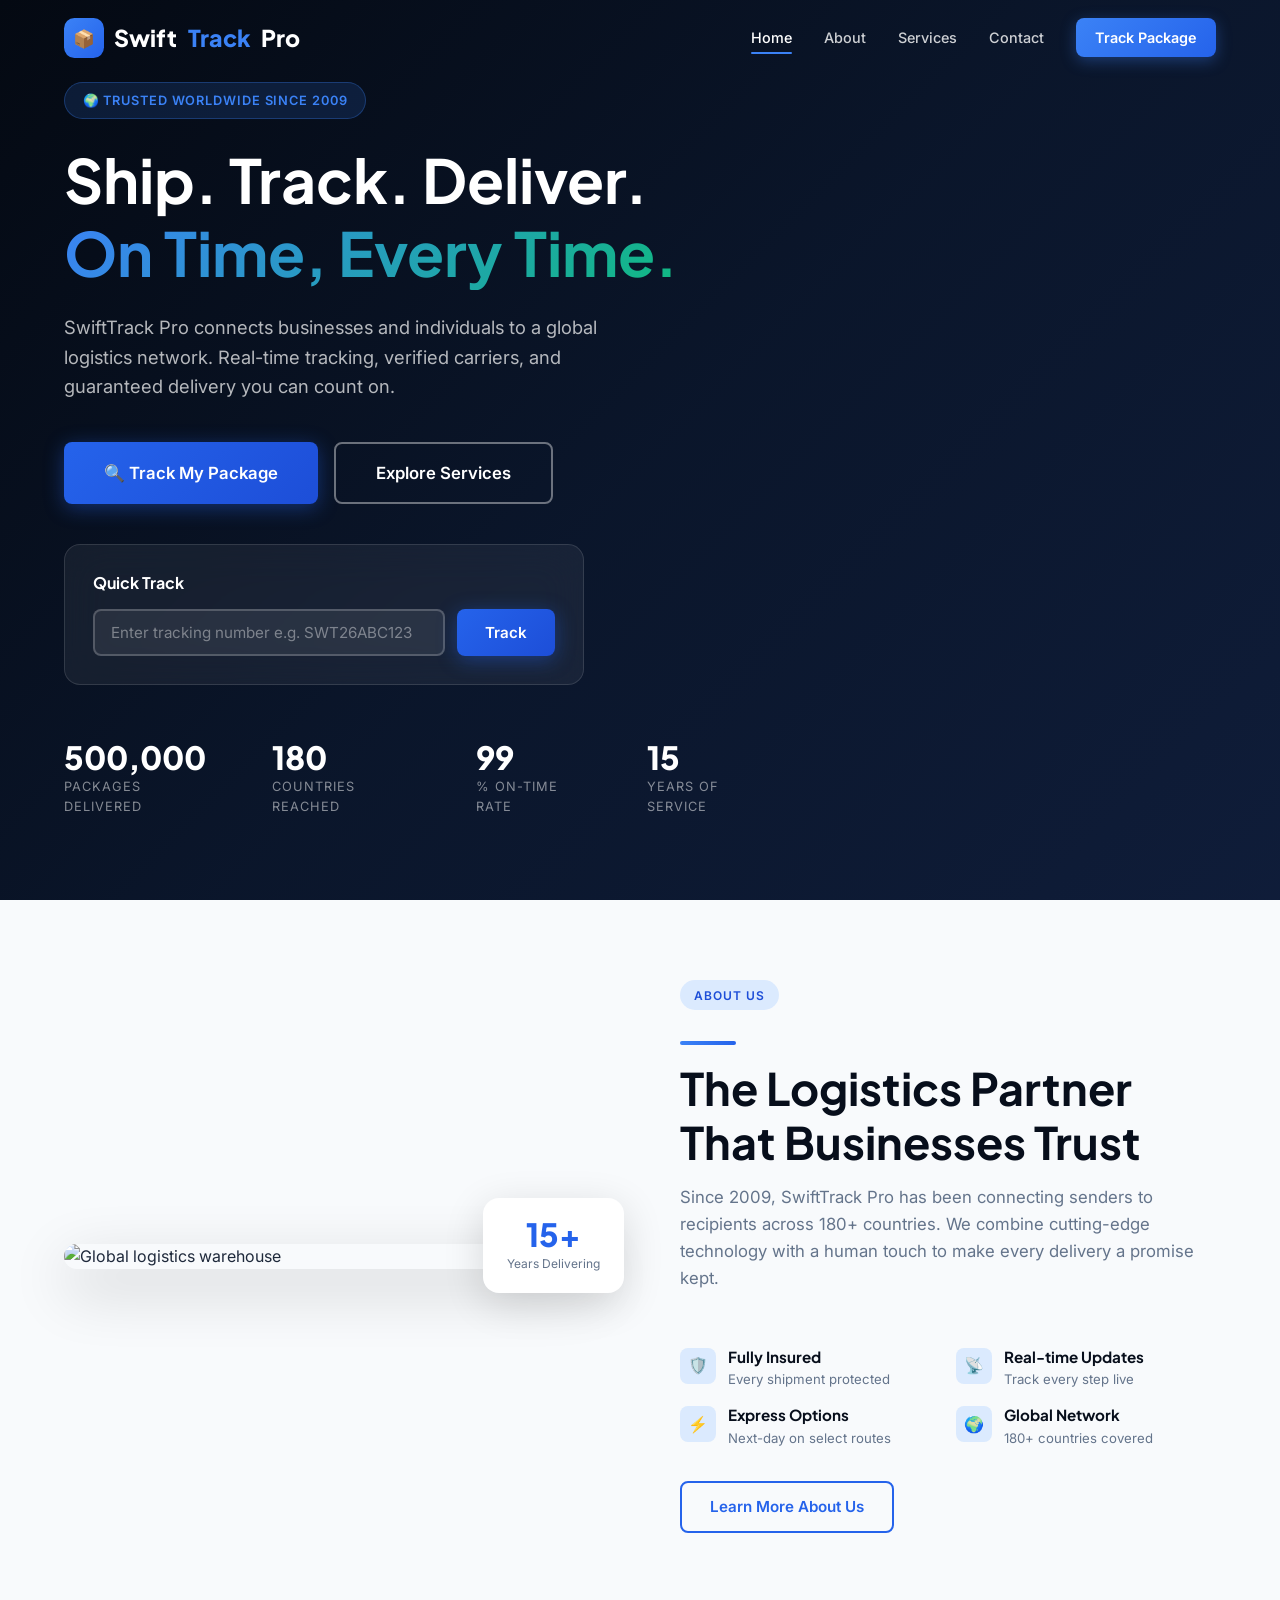
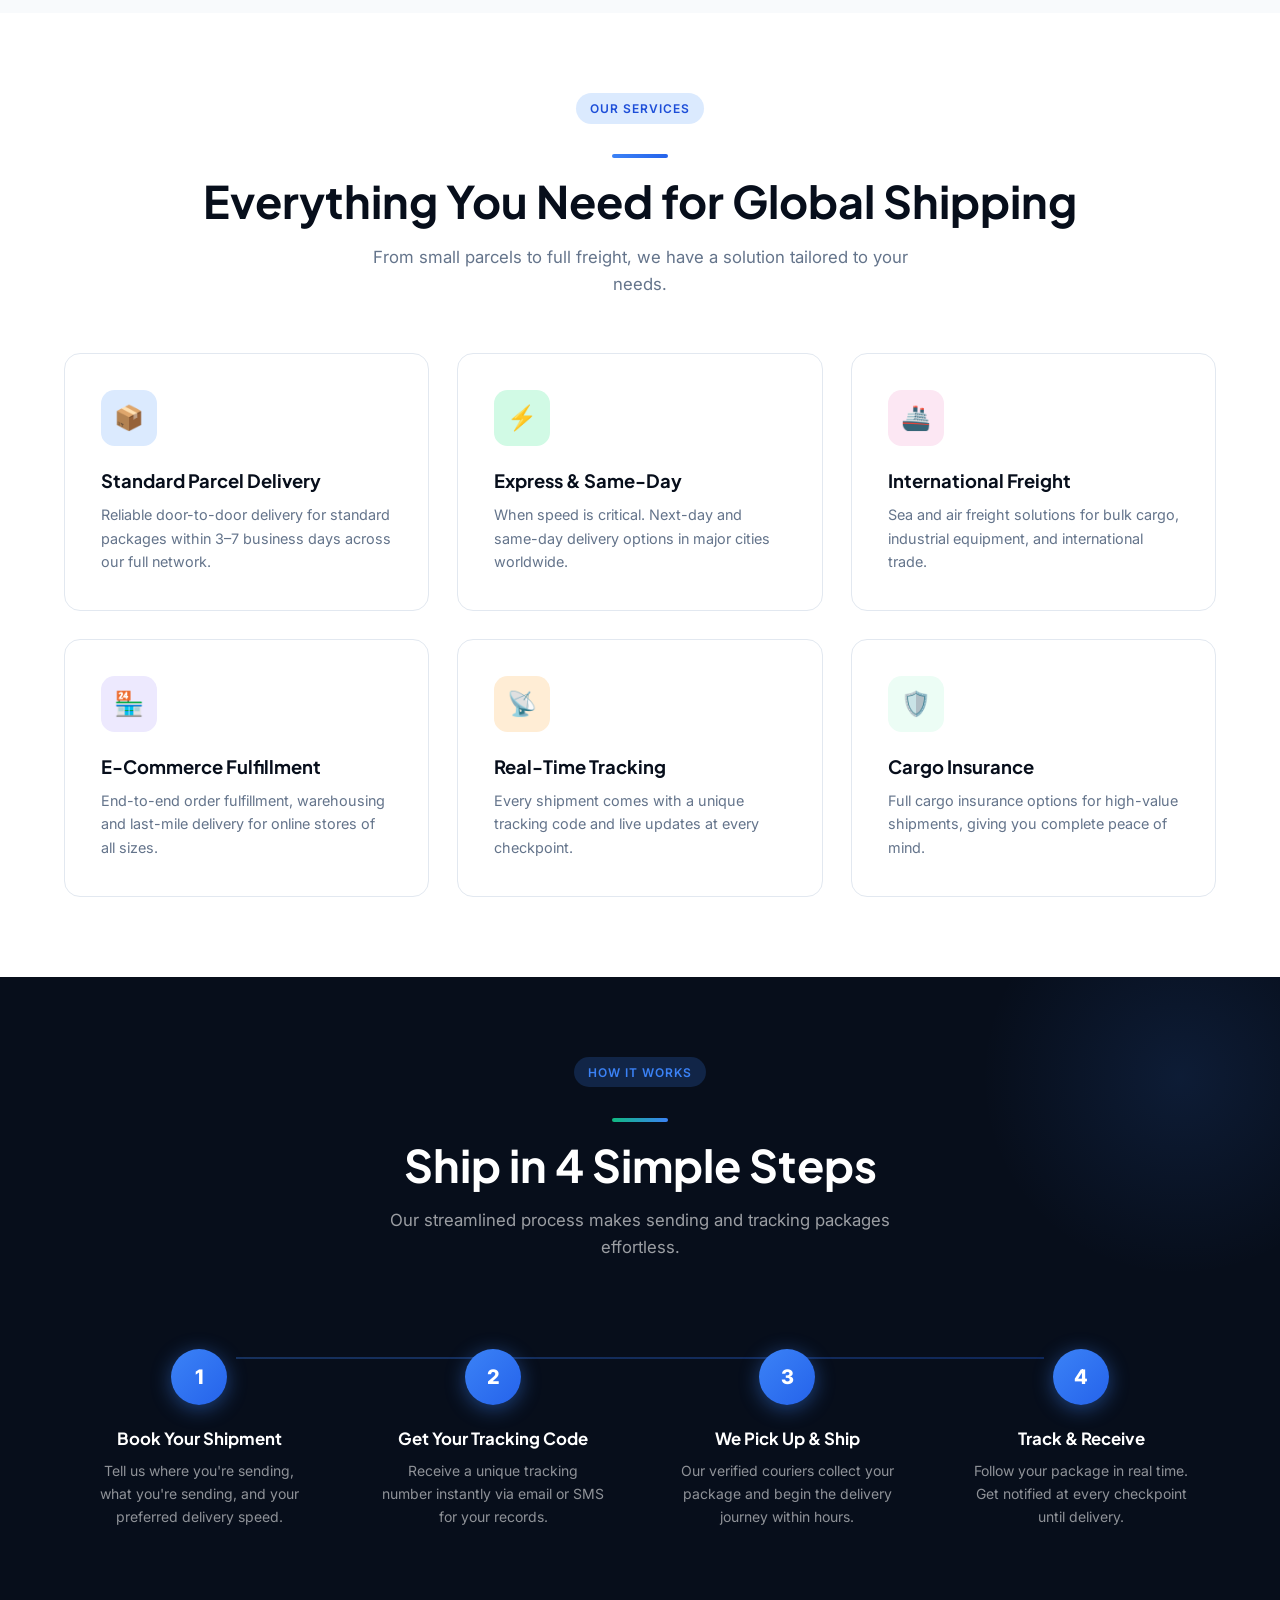
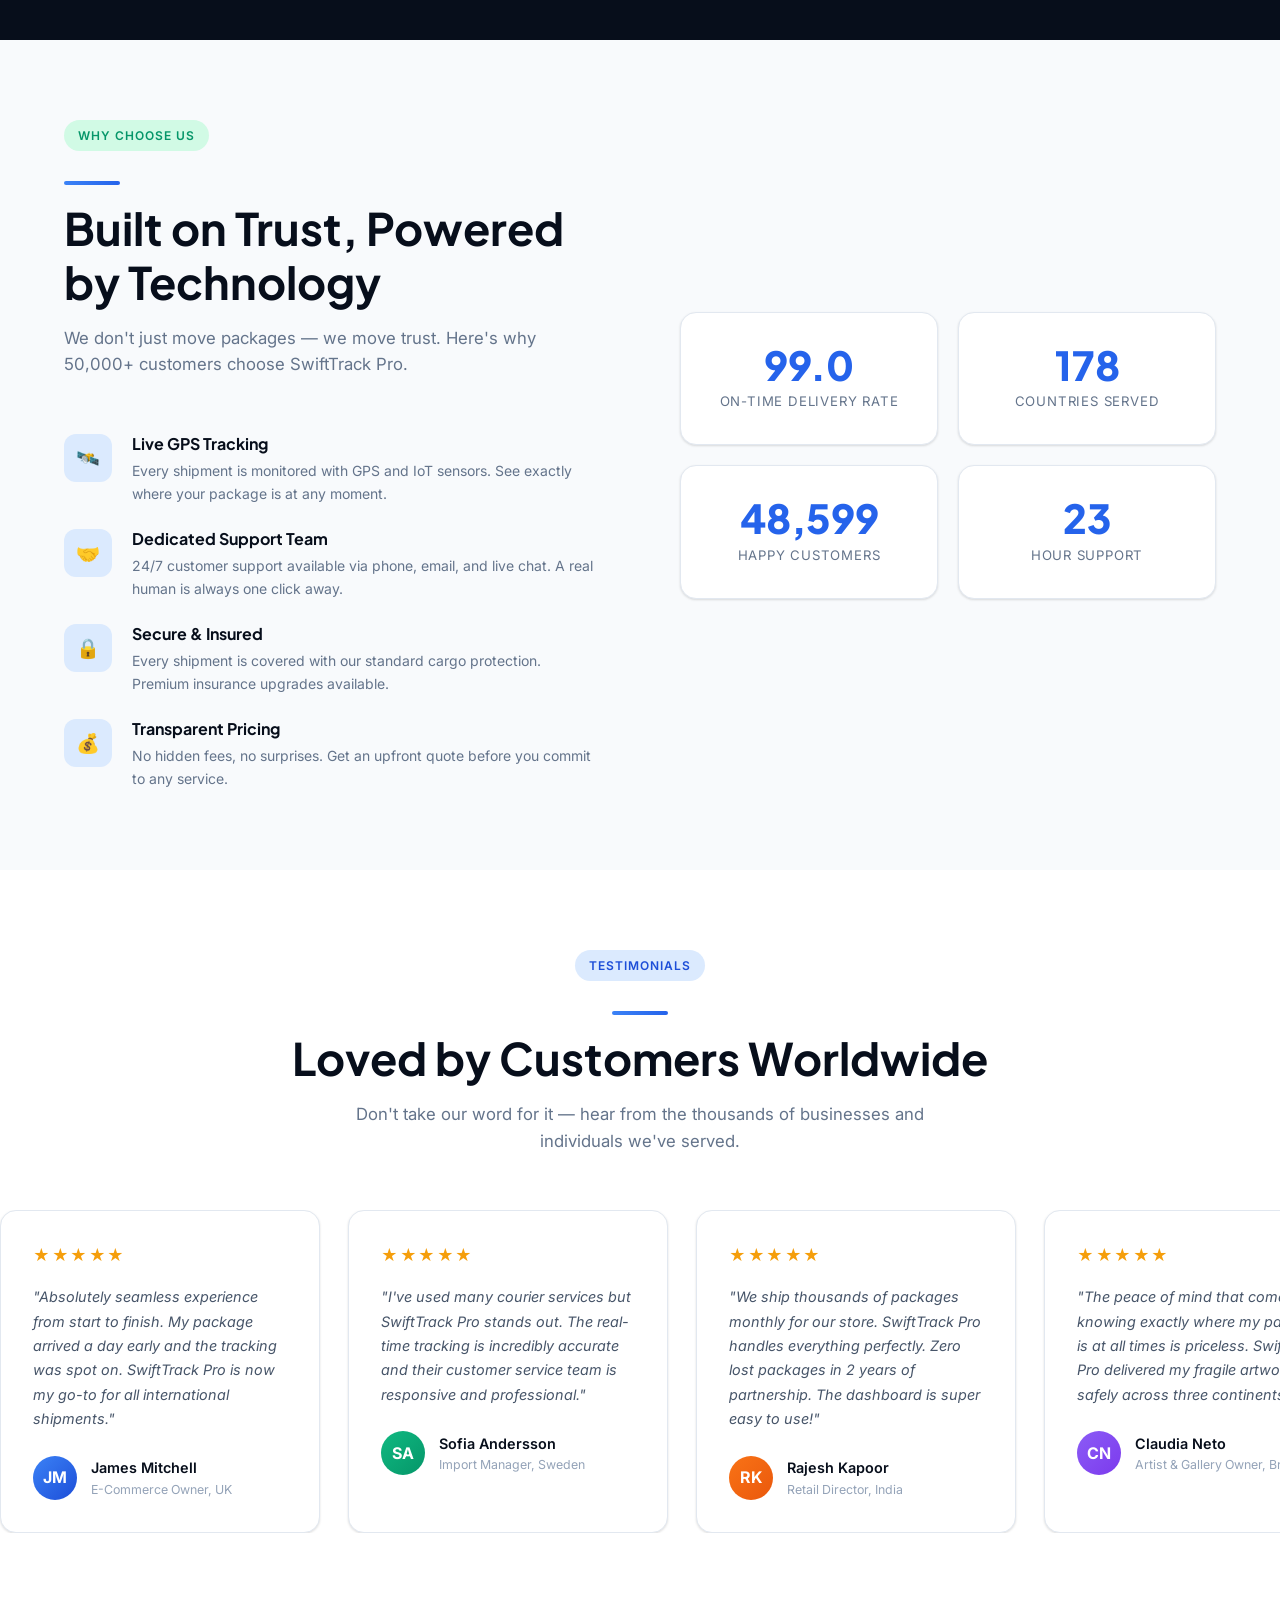
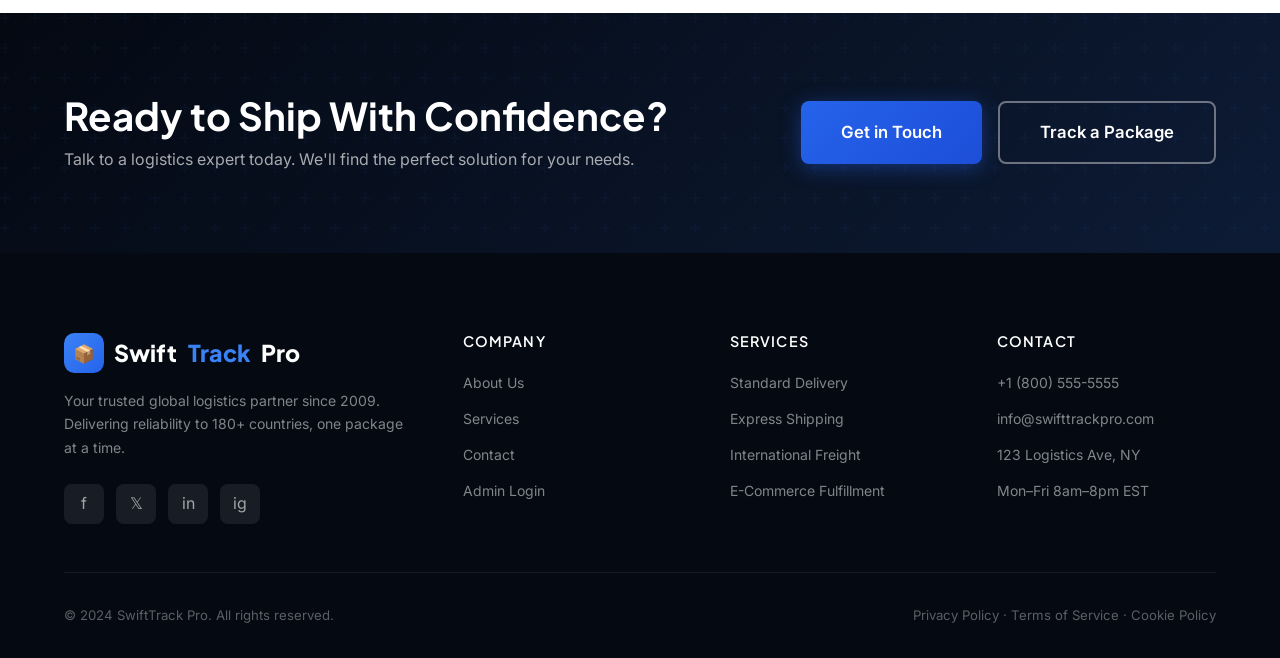
==== index.html @ 7451235c "swift track pro" ====
<!DOCTYPE html>
<html lang="en">
<head>
  <meta charset="UTF-8" />
  <meta name="viewport" content="width=device-width, initial-scale=1.0" />
  <title>SwiftTrack Pro — Global Shipment Tracking</title>
  <meta name="description" content="Track your packages worldwide with SwiftTrack Pro. Real-time shipment tracking, worldwide delivery, and express logistics solutions you can trust." />
  <link rel="stylesheet" href="css/style.css" />
  <link rel="icon" href="data:image/svg+xml,<svg xmlns='http://www.w3.org/2000/svg' viewBox='0 0 100 100'><text y='.9em' font-size='90'>📦</text></svg>" />
</head>
<body>

<!-- ═══════════════════════════════════════════════════════════
     NAVBAR
══════════════════════════════════════════════════════════════ -->
<nav class="navbar transparent">
  <div class="container navbar-inner">
    <a href="index.html" class="logo">
      <div class="logo-icon">📦</div>
      Swift<span>Track</span> Pro
    </a>
    <div class="nav-links">
      <a href="index.html" class="active">Home</a>
      <a href="about.html">About</a>
      <a href="services.html">Services</a>
      <a href="contact.html">Contact</a>
      <a href="track.html" class="nav-track-btn">Track Package</a>
    </div>
    <button class="hamburger" id="hamburger" aria-label="Menu">
      <span></span><span></span><span></span>
    </button>
  </div>
</nav>

<!-- Mobile Nav -->
<div class="mobile-nav" id="mobile-nav">
  <button class="mobile-close" id="mobile-close">✕</button>
  <a href="index.html">Home</a>
  <a href="about.html">About</a>
  <a href="services.html">Services</a>
  <a href="contact.html">Contact</a>
  <a href="track.html" style="color:var(--blue-light)">Track Package</a>
</div>

<!-- ═══════════════════════════════════════════════════════════
     HERO
══════════════════════════════════════════════════════════════ -->
<section class="hero">
  <!-- Dynamic Background Slider -->
  <div class="hero-slider">
    <div class="hero-slide"></div>
    <div class="hero-slide"></div>
    <div class="hero-slide"></div>
    <div class="hero-slide"></div>
  </div>
  
  <div class="container">
    <div class="hero-content">
      <div class="hero-badge">🌍 Trusted Worldwide Since 2009</div>
      <h1>Ship. Track. Deliver.<br /><span class="text-gradient">On Time, Every Time.</span></h1>
      <p>SwiftTrack Pro connects businesses and individuals to a global logistics network. Real-time tracking, verified carriers, and guaranteed delivery you can count on.</p>
      <div class="hero-cta">
        <a href="track.html" class="btn btn-primary btn-lg">🔍 Track My Package</a>
        <a href="services.html" class="btn btn-outline btn-lg">Explore Services</a>
      </div>

      <!-- Quick Track Widget -->
      <div class="hero-track-widget">
        <h3>Quick Track</h3>
        <form id="hero-track-form">
          <div class="track-input-row">
            <input type="text" id="hero-track-input" class="form-control" placeholder="Enter tracking number e.g. SWT26ABC123" />
            <button type="submit" class="btn btn-primary">Track</button>
          </div>
        </form>
      </div>

      <div class="hero-stats">
        <div>
          <div class="hero-stat-number" data-count="500000">0</div>
          <div class="hero-stat-label">Packages Delivered</div>
        </div>
        <div>
          <div class="hero-stat-number" data-count="180">0</div>
          <div class="hero-stat-label">Countries Reached</div>
        </div>
        <div>
          <div class="hero-stat-number" data-count="99">0</div>
          <div class="hero-stat-label">% On-time Rate</div>
        </div>
        <div>
          <div class="hero-stat-number" data-count="15">0</div>
          <div class="hero-stat-label">Years of Service</div>
        </div>
      </div>
    </div>
  </div>
</section>

<!-- ═══════════════════════════════════════════════════════════
     INTRO / COMPANY
══════════════════════════════════════════════════════════════ -->
<section class="section intro-section">
  <div class="container">
    <div class="intro-grid">
      <div class="intro-img-wrap" data-animate="left">
        <img src="https://images.unsplash.com/photo-1586528116311-ad8dd3c8310d?w=700&q=80" alt="Global logistics warehouse" loading="lazy" style="border-radius:1.5rem" />
        <div class="intro-img-badge">
          <div class="number">15+</div>
          <div class="label">Years Delivering</div>
        </div>
      </div>
      <div data-animate="right">
        <div class="section-heading">
          <span class="badge badge-blue">About Us</span>
          <div class="heading-line"></div>
          <h2>The Logistics Partner That Businesses Trust</h2>
          <p>Since 2009, SwiftTrack Pro has been connecting senders to recipients across 180+ countries. We combine cutting-edge technology with a human touch to make every delivery a promise kept.</p>
        </div>
        <div class="intro-features">
          <div class="intro-feature">
            <div class="feature-icon-sm">🛡️</div>
            <div>
              <h4 style="font-size:.95rem;color:var(--navy);margin-bottom:.2rem">Fully Insured</h4>
              <p style="font-size:.825rem;color:var(--gray-500)">Every shipment protected</p>
            </div>
          </div>
          <div class="intro-feature">
            <div class="feature-icon-sm">📡</div>
            <div>
              <h4 style="font-size:.95rem;color:var(--navy);margin-bottom:.2rem">Real-time Updates</h4>
              <p style="font-size:.825rem;color:var(--gray-500)">Track every step live</p>
            </div>
          </div>
          <div class="intro-feature">
            <div class="feature-icon-sm">⚡</div>
            <div>
              <h4 style="font-size:.95rem;color:var(--navy);margin-bottom:.2rem">Express Options</h4>
              <p style="font-size:.825rem;color:var(--gray-500)">Next-day on select routes</p>
            </div>
          </div>
          <div class="intro-feature">
            <div class="feature-icon-sm">🌍</div>
            <div>
              <h4 style="font-size:.95rem;color:var(--navy);margin-bottom:.2rem">Global Network</h4>
              <p style="font-size:.825rem;color:var(--gray-500)">180+ countries covered</p>
            </div>
          </div>
        </div>
        <div style="margin-top:2rem">
          <a href="about.html" class="btn btn-outline-dark">Learn More About Us</a>
        </div>
      </div>
    </div>
  </div>
</section>

<!-- ═══════════════════════════════════════════════════════════
     SERVICES
══════════════════════════════════════════════════════════════ -->
<section class="section">
  <div class="container">
    <div class="section-heading center text-center" data-animate>
      <span class="badge badge-blue">Our Services</span>
      <div class="heading-line"></div>
      <h2>Everything You Need for Global Shipping</h2>
      <p>From small parcels to full freight, we have a solution tailored to your needs.</p>
    </div>
    <div class="services-grid">
      <div class="service-card" data-animate data-delay="1">
        <div class="service-icon service-icon-1">📦</div>
        <h3>Standard Parcel Delivery</h3>
        <p>Reliable door-to-door delivery for standard packages within 3–7 business days across our full network.</p>
      </div>
      <div class="service-card" data-animate data-delay="2">
        <div class="service-icon service-icon-2">⚡</div>
        <h3>Express & Same-Day</h3>
        <p>When speed is critical. Next-day and same-day delivery options in major cities worldwide.</p>
      </div>
      <div class="service-card" data-animate data-delay="3">
        <div class="service-icon service-icon-3">🚢</div>
        <h3>International Freight</h3>
        <p>Sea and air freight solutions for bulk cargo, industrial equipment, and international trade.</p>
      </div>
      <div class="service-card" data-animate data-delay="4">
        <div class="service-icon service-icon-4">🏪</div>
        <h3>E-Commerce Fulfillment</h3>
        <p>End-to-end order fulfillment, warehousing and last-mile delivery for online stores of all sizes.</p>
      </div>
      <div class="service-card" data-animate data-delay="5">
        <div class="service-icon service-icon-5">📡</div>
        <h3>Real-Time Tracking</h3>
        <p>Every shipment comes with a unique tracking code and live updates at every checkpoint.</p>
      </div>
      <div class="service-card" data-animate data-delay="6">
        <div class="service-icon service-icon-6">🛡️</div>
        <h3>Cargo Insurance</h3>
        <p>Full cargo insurance options for high-value shipments, giving you complete peace of mind.</p>
      </div>
    </div>
  </div>
</section>

<!-- ═══════════════════════════════════════════════════════════
     HOW IT WORKS
══════════════════════════════════════════════════════════════ -->
<section class="section how-section">
  <div class="container">
    <div class="section-heading center text-center" data-animate>
      <span class="badge" style="background:rgba(59,130,246,.2);color:var(--blue-light)">How It Works</span>
      <div class="heading-line"></div>
      <h2>Ship in 4 Simple Steps</h2>
      <p style="color:rgba(255,255,255,.6)">Our streamlined process makes sending and tracking packages effortless.</p>
    </div>
    <div class="steps-grid">
      <div class="step-card" data-animate data-delay="1">
        <div class="step-number">1</div>
        <h3>Book Your Shipment</h3>
        <p>Tell us where you're sending, what you're sending, and your preferred delivery speed.</p>
      </div>
      <div class="step-card" data-animate data-delay="2">
        <div class="step-number">2</div>
        <h3>Get Your Tracking Code</h3>
        <p>Receive a unique tracking number instantly via email or SMS for your records.</p>
      </div>
      <div class="step-card" data-animate data-delay="3">
        <div class="step-number">3</div>
        <h3>We Pick Up & Ship</h3>
        <p>Our verified couriers collect your package and begin the delivery journey within hours.</p>
      </div>
      <div class="step-card" data-animate data-delay="4">
        <div class="step-number">4</div>
        <h3>Track & Receive</h3>
        <p>Follow your package in real time. Get notified at every checkpoint until delivery.</p>
      </div>
    </div>
  </div>
</section>

<!-- ═══════════════════════════════════════════════════════════
     WHY CHOOSE US
══════════════════════════════════════════════════════════════ -->
<section class="section why-section">
  <div class="container">
    <div class="why-grid">
      <div data-animate="left">
        <div class="section-heading">
          <span class="badge badge-green">Why Choose Us</span>
          <div class="heading-line"></div>
          <h2>Built on Trust, Powered by Technology</h2>
          <p>We don't just move packages — we move trust. Here's why 50,000+ customers choose SwiftTrack Pro.</p>
        </div>
        <div class="why-list">
          <div class="why-item">
            <div class="why-icon">🛰️</div>
            <div>
              <h4>Live GPS Tracking</h4>
              <p>Every shipment is monitored with GPS and IoT sensors. See exactly where your package is at any moment.</p>
            </div>
          </div>
          <div class="why-item">
            <div class="why-icon">🤝</div>
            <div>
              <h4>Dedicated Support Team</h4>
              <p>24/7 customer support available via phone, email, and live chat. A real human is always one click away.</p>
            </div>
          </div>
          <div class="why-item">
            <div class="why-icon">🔒</div>
            <div>
              <h4>Secure & Insured</h4>
              <p>Every shipment is covered with our standard cargo protection. Premium insurance upgrades available.</p>
            </div>
          </div>
          <div class="why-item">
            <div class="why-icon">💰</div>
            <div>
              <h4>Transparent Pricing</h4>
              <p>No hidden fees, no surprises. Get an upfront quote before you commit to any service.</p>
            </div>
          </div>
        </div>
      </div>
      <div class="why-visual" data-animate="right">
        <div class="stats-card-grid">
          <div class="stat-card">
            <div class="stat-number" data-count="99.7">0</div>
            <div class="stat-label">On-time Delivery Rate</div>
          </div>
          <div class="stat-card">
            <div class="stat-number" data-count="180">0</div>
            <div class="stat-label">Countries Served</div>
          </div>
          <div class="stat-card">
            <div class="stat-number" data-count="50000">0</div>
            <div class="stat-label">Happy Customers</div>
          </div>
          <div class="stat-card">
            <div class="stat-number" data-count="24">0</div>
            <div class="stat-label">Hour Support</div>
          </div>
        </div>
      </div>
    </div>
  </div>
</section>

<!-- ═══════════════════════════════════════════════════════════
     TESTIMONIALS
══════════════════════════════════════════════════════════════ -->
<section class="section testimonials-section">
  <div class="container">
    <div class="section-heading center text-center" data-animate>
      <span class="badge badge-blue">Testimonials</span>
      <div class="heading-line"></div>
      <h2>Loved by Customers Worldwide</h2>
      <p>Don't take our word for it — hear from the thousands of businesses and individuals we've served.</p>
    </div>
  </div>
  <div class="testimonials-slider" data-animate>
    <div class="testimonials-track" id="testimonials-track">
      <!-- 8 reviews hardcoded for reliability -->
      <div class="review-card">
        <div class="review-stars">★★★★★</div>
        <p class="review-text">"Absolutely seamless experience from start to finish. My package arrived a day early and the tracking was spot on. SwiftTrack Pro is now my go-to for all international shipments."</p>
        <div class="reviewer">
          <div class="reviewer-avatar" style="background:linear-gradient(135deg,#3b82f6,#1d4ed8)">JM</div>
          <div>
            <div class="reviewer-name">James Mitchell</div>
            <div class="reviewer-role">E-Commerce Owner, UK</div>
          </div>
        </div>
      </div>
      <div class="review-card">
        <div class="review-stars">★★★★★</div>
        <p class="review-text">"I've used many courier services but SwiftTrack Pro stands out. The real-time tracking is incredibly accurate and their customer service team is responsive and professional."</p>
        <div class="reviewer">
          <div class="reviewer-avatar" style="background:linear-gradient(135deg,#10b981,#059669)">SA</div>
          <div>
            <div class="reviewer-name">Sofia Andersson</div>
            <div class="reviewer-role">Import Manager, Sweden</div>
          </div>
        </div>
      </div>
      <div class="review-card">
        <div class="review-stars">★★★★★</div>
        <p class="review-text">"We ship thousands of packages monthly for our store. SwiftTrack Pro handles everything perfectly. Zero lost packages in 2 years of partnership. The dashboard is super easy to use!"</p>
        <div class="reviewer">
          <div class="reviewer-avatar" style="background:linear-gradient(135deg,#f97316,#ea580c)">RK</div>
          <div>
            <div class="reviewer-name">Rajesh Kapoor</div>
            <div class="reviewer-role">Retail Director, India</div>
          </div>
        </div>
      </div>
      <div class="review-card">
        <div class="review-stars">★★★★★</div>
        <p class="review-text">"The peace of mind that comes with knowing exactly where my package is at all times is priceless. SwiftTrack Pro delivered my fragile artwork safely across three continents!"</p>
        <div class="reviewer">
          <div class="reviewer-avatar" style="background:linear-gradient(135deg,#8b5cf6,#7c3aed)">CN</div>
          <div>
            <div class="reviewer-name">Claudia Neto</div>
            <div class="reviewer-role">Artist & Gallery Owner, Brazil</div>
          </div>
        </div>
      </div>
      <div class="review-card">
        <div class="review-stars">★★★★★</div>
        <p class="review-text">"Fast, reliable, and professional. SwiftTrack Pro helped us scale our dropshipping business globally. Their pricing is transparent and the tracking system is better than Amazon's!"</p>
        <div class="reviewer">
          <div class="reviewer-avatar" style="background:linear-gradient(135deg,#ef4444,#dc2626)">TW</div>
          <div>
            <div class="reviewer-name">Tyler Weston</div>
            <div class="reviewer-role">Dropshipper, USA</div>
          </div>
        </div>
      </div>
      <div class="review-card">
        <div class="review-stars">★★★★★</div>
        <p class="review-text">"As a small business owner, reliability is everything. SwiftTrack Pro has never let me down. Their express service got a critical order to my client in Dubai within 48 hours!"</p>
        <div class="reviewer">
          <div class="reviewer-avatar" style="background:linear-gradient(135deg,#0891b2,#0e7490)">AM</div>
          <div>
            <div class="reviewer-name">Amira Hassan</div>
            <div class="reviewer-role">Boutique Owner, Egypt</div>
          </div>
        </div>
      </div>
      <div class="review-card">
        <div class="review-stars">★★★★★</div>
        <p class="review-text">"The admin dashboard is a game-changer for managing our corporate shipments. We can track every package for every department in one place. Highly recommended for businesses!"</p>
        <div class="reviewer">
          <div class="reviewer-avatar" style="background:linear-gradient(135deg,#d97706,#b45309)">LP</div>
          <div>
            <div class="reviewer-name">Laurent Petit</div>
            <div class="reviewer-role">Logistics Manager, France</div>
          </div>
        </div>
      </div>
      <div class="review-card">
        <div class="review-stars">★★★★★</div>
        <p class="review-text">"Shipped my grandmother's belongings intercontinentally with SwiftTrack Pro's moving freight service. Every item arrived intact, on schedule, and at a very competitive price. Thank you!"</p>
        <div class="reviewer">
          <div class="reviewer-avatar" style="background:linear-gradient(135deg,#059669,#047857)">NK</div>
          <div>
            <div class="reviewer-name">Nadia Kowalski</div>
            <div class="reviewer-role">Private Customer, Poland</div>
          </div>
        </div>
      </div>
    </div>
  </div>
</section>

<!-- ═══════════════════════════════════════════════════════════
     CONTACT PREVIEW CTA
══════════════════════════════════════════════════════════════ -->
<section class="section contact-preview">
  <div class="container">
    <div class="contact-preview-inner">
      <div>
        <h2>Ready to Ship With Confidence?</h2>
        <p>Talk to a logistics expert today. We'll find the perfect solution for your needs.</p>
      </div>
      <div class="contact-btns">
        <a href="contact.html" class="btn btn-primary btn-lg">Get in Touch</a>
        <a href="track.html" class="btn btn-outline btn-lg">Track a Package</a>
      </div>
    </div>
  </div>
</section>

<!-- ═══════════════════════════════════════════════════════════
     FOOTER
══════════════════════════════════════════════════════════════ -->
<footer class="footer">
  <div class="container">
    <div class="footer-grid">
      <div class="footer-brand">
        <div class="logo" style="margin-bottom:1rem">
          <div class="logo-icon">📦</div>
          Swift<span>Track</span> Pro
        </div>
        <p>Your trusted global logistics partner since 2009. Delivering reliability to 180+ countries, one package at a time.</p>
        <div class="footer-socials">
          <a href="#" class="social-btn" aria-label="Facebook">f</a>
          <a href="#" class="social-btn" aria-label="Twitter">𝕏</a>
          <a href="#" class="social-btn" aria-label="LinkedIn">in</a>
          <a href="#" class="social-btn" aria-label="Instagram">ig</a>
        </div>
      </div>
      <div class="footer-col">
        <h4>Company</h4>
        <ul>
          <li><a href="about.html">About Us</a></li>
          <li><a href="services.html">Services</a></li>
          <li><a href="contact.html">Contact</a></li>
          <li><a href="admin-login.html">Admin Login</a></li>
        </ul>
      </div>
      <div class="footer-col">
        <h4>Services</h4>
        <ul>
          <li><a href="services.html">Standard Delivery</a></li>
          <li><a href="services.html">Express Shipping</a></li>
          <li><a href="services.html">International Freight</a></li>
          <li><a href="services.html">E-Commerce Fulfillment</a></li>
        </ul>
      </div>
      <div class="footer-col">
        <h4>Contact</h4>
        <ul>
          <li><a href="tel:+18005555555">+1 (800) 555-5555</a></li>
          <li><a href="mailto:info@swifttrackpro.com">info@swifttrackpro.com</a></li>
          <li><a href="#">123 Logistics Ave, NY</a></li>
          <li><a href="#">Mon–Fri 8am–8pm EST</a></li>
        </ul>
      </div>
    </div>
    <div class="footer-bottom">
      <p>© 2024 SwiftTrack Pro. All rights reserved.</p>
      <p>Privacy Policy · Terms of Service · Cookie Policy</p>
    </div>
  </div>
</footer>

<script src="js/main.js"></script>
</body>
</html>
---- css/style.css ----
/* ============================================================
   SwiftTrack Pro — Global Stylesheet
   ============================================================ */

@import url('https://fonts.googleapis.com/css2?family=Inter:wght@300;400;500;600;700;800;900&family=Plus+Jakarta+Sans:wght@400;500;600;700;800&display=swap');

/* ── CSS Custom Properties ── */
:root {
  --navy:        #070e1b;
  --navy-dark:   #040912;
  --navy-mid:    #0d1b35;
  --navy-light:  #112144;
  --blue:        #1d4ed8;
  --blue-mid:    #2563eb;
  --blue-light:  #3b82f6;
  --blue-pale:   #dbeafe;
  --green:       #059669;
  --green-light: #10b981;
  --green-pale:  #d1fae5;
  --orange:      #f97316;
  --orange-pale: #ffedd5;
  --red:         #dc2626;
  --red-pale:    #fee2e2;
  --gray-50:     #f8fafc;
  --gray-100:    #f1f5f9;
  --gray-200:    #e2e8f0;
  --gray-300:    #cbd5e1;
  --gray-400:    #94a3b8;
  --gray-500:    #64748b;
  --gray-600:    #475569;
  --gray-700:    #334155;
  --gray-800:    #1e293b;
  --white:       #ffffff;

  --font-main:   'Inter', sans-serif;
  --font-head:   'Plus Jakarta Sans', sans-serif;

  --shadow-sm:   0 1px 3px rgba(0,0,0,.08), 0 1px 2px rgba(0,0,0,.06);
  --shadow-md:   0 4px 16px rgba(0,0,0,.10);
  --shadow-lg:   0 10px 40px rgba(0,0,0,.14);
  --shadow-xl:   0 20px 60px rgba(0,0,0,.20);

  --radius-sm:   .5rem;
  --radius-md:   1rem;
  --radius-lg:   1.5rem;
  --radius-xl:   2rem;

  --transition:  .3s ease;
}

/* ── Reset & Base ── */
*, *::before, *::after { box-sizing: border-box; margin: 0; padding: 0; }

html { scroll-behavior: smooth; font-size: 16px; }

body {
  font-family: var(--font-main);
  background: var(--white);
  color: var(--gray-800);
  line-height: 1.6;
  overflow-x: hidden;
}

a { color: inherit; text-decoration: none; }
img { max-width: 100%; display: block; }
button { cursor: pointer; border: none; font-family: inherit; }
input, textarea, select { font-family: inherit; }
ul { list-style: none; }

/* ── Typography ── */
h1, h2, h3, h4, h5 {
  font-family: var(--font-head);
  line-height: 1.2;
  font-weight: 700;
}

/* ── Layout ── */
.container {
  width: 100%;
  max-width: 1200px;
  margin: 0 auto;
  padding: 0 1.5rem;
}

.section {
  padding: 5rem 0;
}

/* ── Utility ── */
.text-center { text-align: center; }
.text-gradient {
  background: linear-gradient(135deg, var(--blue-light), var(--green-light));
  -webkit-background-clip: text;
  -webkit-text-fill-color: transparent;
  background-clip: text;
}

.badge {
  display: inline-block;
  padding: .35rem .9rem;
  border-radius: 2rem;
  font-size: .75rem;
  font-weight: 600;
  letter-spacing: .08em;
  text-transform: uppercase;
}
.badge-blue   { background: var(--blue-pale);  color: var(--blue); }
.badge-green  { background: var(--green-pale); color: var(--green); }
.badge-orange { background: var(--orange-pale);color: var(--orange); }
.badge-red    { background: var(--red-pale);   color: var(--red); }

/* ── Buttons ── */
.btn {
  display: inline-flex;
  align-items: center;
  gap: .5rem;
  padding: .75rem 1.75rem;
  border-radius: var(--radius-sm);
  font-weight: 600;
  font-size: .95rem;
  transition: var(--transition);
  white-space: nowrap;
}
.btn-primary {
  background: linear-gradient(135deg, var(--blue-mid), var(--blue));
  color: var(--white);
  box-shadow: 0 4px 20px rgba(37,99,235,.4);
}
.btn-primary:hover {
  transform: translateY(-2px);
  box-shadow: 0 8px 30px rgba(37,99,235,.5);
}
.btn-outline {
  background: transparent;
  color: var(--white);
  border: 2px solid rgba(255,255,255,.4);
}
.btn-outline:hover {
  background: rgba(255,255,255,.1);
  border-color: var(--white);
}
.btn-outline-dark {
  background: transparent;
  color: var(--blue-mid);
  border: 2px solid var(--blue-mid);
}
.btn-outline-dark:hover {
  background: var(--blue-mid);
  color: var(--white);
}
.btn-green {
  background: linear-gradient(135deg, var(--green-light), var(--green));
  color: var(--white);
  box-shadow: 0 4px 20px rgba(16,185,129,.35);
}
.btn-green:hover {
  transform: translateY(-2px);
  box-shadow: 0 8px 30px rgba(16,185,129,.5);
}
.btn-lg { padding: 1rem 2.5rem; font-size: 1.05rem; }

/* ── Card ── */
.card {
  background: var(--white);
  border: 1px solid var(--gray-200);
  border-radius: var(--radius-md);
  box-shadow: var(--shadow-sm);
  transition: var(--transition);
}
.card:hover {
  box-shadow: var(--shadow-lg);
  transform: translateY(-4px);
}

/* ── Forms ── */
.form-group { margin-bottom: 1.25rem; }
.form-label {
  display: block;
  margin-bottom: .45rem;
  font-size: .875rem;
  font-weight: 600;
  color: var(--gray-700);
}
.form-control {
  width: 100%;
  padding: .75rem 1rem;
  border: 2px solid var(--gray-200);
  border-radius: var(--radius-sm);
  font-size: .95rem;
  color: var(--gray-800);
  background: var(--white);
  transition: var(--transition);
  outline: none;
}
.form-control:focus {
  border-color: var(--blue-light);
  box-shadow: 0 0 0 4px rgba(59,130,246,.12);
}
.form-control::placeholder { color: var(--gray-400); }

/* ── Alert Messages ── */
.alert {
  padding: 1rem 1.25rem;
  border-radius: var(--radius-sm);
  font-weight: 500;
  font-size: .9rem;
  display: flex;
  align-items: center;
  gap: .6rem;
  margin-bottom: 1rem;
}
.alert-success { background: var(--green-pale);  color: #065f46; border-left: 4px solid var(--green-light); }
.alert-error   { background: var(--red-pale);    color: #7f1d1d; border-left: 4px solid var(--red); }
.alert-info    { background: var(--blue-pale);   color: #1e3a8a; border-left: 4px solid var(--blue-light); }

/* ── Loading spinner ── */
.spinner {
  width: 1.25rem; height: 1.25rem;
  border: 2.5px solid rgba(255,255,255,.35);
  border-top-color: var(--white);
  border-radius: 50%;
  animation: spin .7s linear infinite;
  display: inline-block;
}
.spinner-dark {
  border-color: rgba(30,58,138,.2);
  border-top-color: var(--blue-mid);
}
@keyframes spin { to { transform: rotate(360deg); } }

/* ============================================================
   NAVBAR
   ============================================================ */
.navbar {
  position: fixed;
  top: 0; left: 0; right: 0;
  z-index: 1000;
  padding: 1.1rem 0;
  transition: background .4s ease, box-shadow .4s ease, padding .4s ease;
}
.navbar.transparent { background: transparent; }
.navbar.scrolled {
  background: rgba(7,14,27,.95);
  backdrop-filter: blur(20px);
  -webkit-backdrop-filter: blur(20px);
  box-shadow: 0 2px 30px rgba(0,0,0,.35);
  padding: .7rem 0;
}
.navbar-inner {
  display: flex;
  align-items: center;
  justify-content: space-between;
}
.logo {
  display: flex;
  align-items: center;
  gap: .65rem;
  font-family: var(--font-head);
  font-size: 1.45rem;
  font-weight: 800;
  color: var(--white);
}
.logo-icon {
  width: 2.5rem; height: 2.5rem;
  background: linear-gradient(135deg, var(--blue-light), var(--blue-mid));
  border-radius: .65rem;
  display: flex;
  align-items: center;
  justify-content: center;
  font-size: 1.1rem;
}
.logo span { color: var(--blue-light); }

.nav-links {
  display: flex;
  align-items: center;
  gap: 2rem;
}
.nav-links a {
  color: rgba(255,255,255,.8);
  font-size: .9rem;
  font-weight: 500;
  transition: color var(--transition);
  position: relative;
}
.nav-links a::after {
  content: '';
  position: absolute;
  bottom: -.3rem; left: 0;
  width: 0; height: 2px;
  background: var(--blue-light);
  border-radius: 2px;
  transition: width var(--transition);
}
.nav-links a:hover,
.nav-links a.active { color: var(--white); }
.nav-links a:hover::after,
.nav-links a.active::after { width: 100%; }

.nav-track-btn {
  background: linear-gradient(135deg, var(--blue-light), var(--blue-mid));
  color: var(--white) !important;
  padding: .5rem 1.2rem;
  border-radius: .5rem;
  font-weight: 600 !important;
  box-shadow: 0 4px 15px rgba(59,130,246,.35);
}
.nav-track-btn::after { display: none !important; }
.nav-track-btn:hover { box-shadow: 0 6px 20px rgba(59,130,246,.5); transform: translateY(-1px); }

.hamburger {
  display: none;
  flex-direction: column;
  gap: .35rem;
  background: none;
  padding: .4rem;
}
.hamburger span {
  display: block;
  width: 1.5rem; height: 2px;
  background: var(--white);
  border-radius: 2px;
  transition: var(--transition);
}
.hamburger.open span:nth-child(1) { transform: rotate(45deg) translate(5px,5px); }
.hamburger.open span:nth-child(2) { opacity: 0; }
.hamburger.open span:nth-child(3) { transform: rotate(-45deg) translate(5px,-5px); }

/* ── Mobile menu ── */
.mobile-nav {
  display: none;
  position: fixed;
  top: 0; left: 0; right: 0; bottom: 0;
  background: rgba(7,14,27,.98);
  z-index: 999;
  flex-direction: column;
  align-items: center;
  justify-content: center;
  gap: 2rem;
  backdrop-filter: blur(20px);
  -webkit-backdrop-filter: blur(20px);
}
.mobile-nav.open { display: flex; }
.mobile-nav a {
  color: var(--white);
  font-size: 1.5rem;
  font-weight: 600;
  font-family: var(--font-head);
  transition: color var(--transition);
}
.mobile-nav a:hover { color: var(--blue-light); }
.mobile-close {
  position: absolute;
  top: 1.5rem; right: 1.5rem;
  background: none;
  color: var(--white);
  font-size: 1.8rem;
  line-height: 1;
}

/* ============================================================
   HERO
   ============================================================ */
.hero {
  min-height: 100vh;
  background: var(--navy-dark);
  position: relative;
  display: flex;
  align-items: center;
  overflow: hidden;
}

/* ── Hero Background Slider ── */
.hero-slider {
  position: absolute;
  top: 0; left: 0; right: 0; bottom: 0;
  z-index: 0;
  background: var(--navy-dark);
}
.hero-slider::after {
  content: '';
  position: absolute;
  top: 0; left: 0; right: 0; bottom: 0;
  background: linear-gradient(135deg, rgba(4,9,18,0.85) 0%, rgba(13,27,53,0.7) 50%, rgba(17,32,64,0.85) 100%);
  z-index: 2;
}
.hero-slide {
  position: absolute;
  top: 0; left: 0; right: 0; bottom: 0;
  opacity: 0;
  background-size: cover;
  background-position: center;
  z-index: 1;
  animation: heroKenBurns 24s infinite;
}

/* 4 slides x 6s each = 24s total */
.hero-slide:nth-child(1) {
  background-image: url('https://images.unsplash.com/photo-1586528116311-ad8dd3c8310d?q=80&w=2070');
  animation-delay: 0s;
  animation-duration: 24s;
}
.hero-slide:nth-child(2) {
  background-image: url('https://images.unsplash.com/photo-1575390666060-b8eec1c70e28?q=80&w=2070');
  animation-delay: 6s;
  animation-duration: 24s;
}
.hero-slide:nth-child(3) {
  background-image: url('https://images.unsplash.com/photo-1601584115197-04ecc0da31d7?q=80&w=2070');
  animation-delay: 12s;
  animation-duration: 24s;
}
.hero-slide:nth-child(4) {
  background-image: url('https://images.unsplash.com/photo-1542296332-2e4473faf563?q=80&w=2070');
  animation-delay: 18s;
  animation-duration: 24s;
}

@keyframes heroKenBurns {
  0% {
    opacity: 0;
    transform: scale(1.15);
  }
  4% {
    opacity: 1;
  }
  25% {
    opacity: 1;
    transform: scale(1.04);
  }
  30% {
    opacity: 0;
    transform: scale(1);
  }
  100% {
    opacity: 0;
    transform: scale(1);
  }
}



.hero-content {
  position: relative;
  z-index: 1;
  max-width: 720px;
}
.hero-badge {
  display: inline-flex;
  align-items: center;
  gap: .5rem;
  background: rgba(59,130,246,.15);
  border: 1px solid rgba(59,130,246,.3);
  color: var(--blue-light);
  padding: .45rem 1.1rem;
  border-radius: 2rem;
  font-size: .8rem;
  font-weight: 600;
  letter-spacing: .07em;
  text-transform: uppercase;
  margin-bottom: 1.5rem;
  animation: fadeInUp .6s ease both;
}
.hero h1 {
  font-size: clamp(2.4rem, 5vw, 3.8rem);
  color: var(--white);
  margin-bottom: 1.5rem;
  animation: fadeInUp .7s ease .1s both;
}
.hero p {
  font-size: 1.15rem;
  color: rgba(255,255,255,.7);
  max-width: 560px;
  margin-bottom: 2.5rem;
  animation: fadeInUp .8s ease .2s both;
}
.hero-cta {
  display: flex;
  gap: 1rem;
  flex-wrap: wrap;
  animation: fadeInUp .9s ease .3s both;
}
.hero-stats {
  display: flex;
  gap: 3rem;
  margin-top: 3.5rem;
  animation: fadeInUp 1s ease .4s both;
}
.hero-stat-number {
  font-size: 2rem;
  font-weight: 800;
  color: var(--white);
  font-family: var(--font-head);
  line-height: 1;
}
.hero-stat-label {
  font-size: .8rem;
  color: rgba(255,255,255,.5);
  margin-top: .25rem;
  text-transform: uppercase;
  letter-spacing: .08em;
}

/* ── Quick-track widget ── */
.hero-track-widget {
  background: rgba(255,255,255,.06);
  backdrop-filter: blur(20px);
  -webkit-backdrop-filter: blur(20px);
  border: 1px solid rgba(255,255,255,.12);
  border-radius: var(--radius-md);
  padding: 1.75rem;
  margin-top: 2.5rem;
  max-width: 520px;
  animation: fadeInUp 1s ease .5s both;
}
.hero-track-widget h3 {
  color: var(--white);
  font-size: 1rem;
  margin-bottom: 1rem;
}
.track-input-row {
  display: flex;
  gap: .75rem;
}
.track-input-row .form-control {
  background: rgba(255,255,255,.08);
  border-color: rgba(255,255,255,.2);
  color: var(--white);
  flex: 1;
}
.track-input-row .form-control::placeholder { color: rgba(255,255,255,.4); }
.track-input-row .form-control:focus {
  border-color: var(--blue-light);
  background: rgba(255,255,255,.12);
  box-shadow: 0 0 0 4px rgba(59,130,246,.2);
}

/* ============================================================
   SECTION HEADINGS
   ============================================================ */
.section-heading {
  margin-bottom: 3.5rem;
}
.section-heading .badge { margin-bottom: .9rem; }
.section-heading h2 {
  font-size: clamp(1.9rem, 3.5vw, 2.8rem);
  color: var(--navy);
  margin-bottom: 1rem;
}
.section-heading p {
  font-size: 1.05rem;
  color: var(--gray-500);
  max-width: 580px;
}
.section-heading.center p { margin: 0 auto; }

/* divider line */
.heading-line {
  width: 3.5rem; height: 4px;
  background: linear-gradient(90deg, var(--blue-light), var(--blue-mid));
  border-radius: 2px;
  margin: 1rem 0;
}
.section-heading.center .heading-line { margin: 1rem auto; }

/* ============================================================
   HOME — INTRO / COMPANY
   ============================================================ */
.intro-section { background: var(--gray-50); }
.intro-grid {
  display: grid;
  grid-template-columns: 1fr 1fr;
  gap: 5rem;
  align-items: center;
}
.intro-img-wrap {
  position: relative;
}
.intro-img-wrap img {
  width: 100%;
  border-radius: var(--radius-lg);
  box-shadow: var(--shadow-xl);
}
.intro-img-badge {
  position: absolute;
  bottom: -1.5rem; right: -1.5rem;
  background: var(--white);
  border-radius: var(--radius-md);
  padding: 1.25rem 1.5rem;
  box-shadow: var(--shadow-lg);
  text-align: center;
}
.intro-img-badge .number {
  font-size: 2rem;
  font-weight: 800;
  color: var(--blue-mid);
  font-family: var(--font-head);
  line-height: 1;
}
.intro-img-badge .label {
  font-size: .75rem;
  color: var(--gray-500);
  margin-top: .25rem;
}
.intro-features {
  display: grid;
  grid-template-columns: 1fr 1fr;
  gap: 1rem;
  margin-top: 1.5rem;
}
.intro-feature {
  display: flex;
  align-items: flex-start;
  gap: .75rem;
}
.feature-icon-sm {
  width: 2.25rem; height: 2.25rem;
  min-width: 2.25rem;
  border-radius: .5rem;
  background: var(--blue-pale);
  display: flex;
  align-items: center;
  justify-content: center;
  font-size: 1rem;
}

/* ============================================================
   HOME — SERVICES / FEATURES
   ============================================================ */
.services-grid {
  display: grid;
  grid-template-columns: repeat(3, 1fr);
  gap: 1.75rem;
}
.service-card {
  padding: 2.25rem;
  border-radius: var(--radius-md);
  background: var(--white);
  border: 1px solid var(--gray-200);
  transition: var(--transition);
  position: relative;
  overflow: hidden;
}
.service-card::before {
  content: '';
  position: absolute;
  top: 0; left: 0; right: 0;
  height: 4px;
  background: linear-gradient(90deg, var(--blue-light), var(--blue-mid));
  transform: scaleX(0);
  transition: transform var(--transition);
  transform-origin: left;
}
.service-card:hover { transform: translateY(-6px); box-shadow: var(--shadow-lg); }
.service-card:hover::before { transform: scaleX(1); }
.service-icon {
  width: 3.5rem; height: 3.5rem;
  border-radius: .85rem;
  display: flex;
  align-items: center;
  justify-content: center;
  font-size: 1.5rem;
  margin-bottom: 1.5rem;
  transition: transform var(--transition);
}
.service-card:hover .service-icon { transform: scale(1.12) rotate(-5deg); }
.service-card h3 { font-size: 1.15rem; color: var(--navy); margin-bottom: .65rem; }
.service-card p  { font-size: .9rem; color: var(--gray-500); line-height: 1.65; }
.service-icon-1 { background: #dbeafe; }
.service-icon-2 { background: #d1fae5; }
.service-icon-3 { background: #fce7f3; }
.service-icon-4 { background: #ede9fe; }
.service-icon-5 { background: #ffedd5; }
.service-icon-6 { background: #ecfdf5; }

/* ============================================================
   HOME — HOW IT WORKS
   ============================================================ */
.how-section { background: var(--navy); position: relative; overflow: hidden; }
.how-section::before {
  content: '';
  position: absolute;
  top: -100px; right: -100px;
  width: 400px; height: 400px;
  border-radius: 50%;
  background: radial-gradient(circle, rgba(59,130,246,.12) 0%, transparent 70%);
}
.how-section .section-heading h2,
.how-section .section-heading p { color: var(--white); }
.how-section .section-heading p { color: rgba(255,255,255,.6); }
.how-section .heading-line { background: linear-gradient(90deg, var(--green-light), var(--blue-light)); }

.steps-grid {
  display: grid;
  grid-template-columns: repeat(4, 1fr);
  gap: 1.5rem;
  position: relative;
  z-index: 1;
}
.steps-grid::before {
  content: '';
  position: absolute;
  top: 2.5rem;
  left: calc(12.5% + 1.75rem);
  right: calc(12.5% + 1.75rem);
  height: 2px;
  background: linear-gradient(90deg, var(--blue-light), var(--blue-mid));
  opacity: .3;
}
.step-card {
  text-align: center;
  padding: 2rem 1.5rem;
}
.step-number {
  width: 3.5rem; height: 3.5rem;
  border-radius: 50%;
  background: linear-gradient(135deg, var(--blue-light), var(--blue-mid));
  color: var(--white);
  font-size: 1.25rem;
  font-weight: 800;
  display: flex;
  align-items: center;
  justify-content: center;
  margin: 0 auto 1.5rem;
  position: relative;
  z-index: 1;
  box-shadow: 0 4px 20px rgba(59,130,246,.45);
}
.step-card h3 { color: var(--white); font-size: 1.05rem; margin-bottom: .6rem; }
.step-card p  { color: rgba(255,255,255,.55); font-size: .875rem; line-height: 1.65; }

/* ============================================================
   HOME — WHY CHOOSE US
   ============================================================ */
.why-section { background: var(--gray-50); }
.why-grid {
  display: grid;
  grid-template-columns: 1fr 1fr;
  gap: 5rem;
  align-items: center;
}
.why-list { display: flex; flex-direction: column; gap: 1.5rem; }
.why-item {
  display: flex;
  gap: 1.25rem;
  align-items: flex-start;
}
.why-icon {
  width: 3rem; height: 3rem;
  min-width: 3rem;
  border-radius: .75rem;
  display: flex;
  align-items: center;
  justify-content: center;
  font-size: 1.2rem;
  background: var(--blue-pale);
}
.why-item h4 { font-size: 1rem; color: var(--navy); margin-bottom: .35rem; }
.why-item p  { font-size: .875rem; color: var(--gray-500); line-height: 1.65; }

.why-visual {
  position: relative;
}
.stats-card-grid {
  display: grid;
  grid-template-columns: 1fr 1fr;
  gap: 1.25rem;
}
.stat-card {
  background: var(--white);
  border: 1px solid var(--gray-200);
  border-radius: var(--radius-md);
  padding: 2rem;
  text-align: center;
  box-shadow: var(--shadow-sm);
  transition: var(--transition);
}
.stat-card:hover { box-shadow: var(--shadow-lg); transform: translateY(-3px); }
.stat-card .stat-number {
  font-size: 2.5rem;
  font-weight: 800;
  color: var(--blue-mid);
  font-family: var(--font-head);
  line-height: 1;
}
.stat-card .stat-label {
  font-size: .825rem;
  color: var(--gray-500);
  margin-top: .4rem;
  text-transform: uppercase;
  letter-spacing: .06em;
}

/* ============================================================
   HOME — TESTIMONIALS
   ============================================================ */
.testimonials-section { background: var(--white); }
.testimonials-slider {
  overflow: hidden;
  position: relative;
}
.testimonials-track {
  display: flex;
  gap: 1.75rem;
  animation: marquee 40s linear infinite;
  width: max-content;
}
.testimonials-track:hover { animation-play-state: paused; }
@keyframes marquee {
  0%   { transform: translateX(0); }
  100% { transform: translateX(-50%); }
}
.review-card {
  background: var(--white);
  border: 1px solid var(--gray-200);
  border-radius: var(--radius-md);
  padding: 2rem;
  min-width: 320px;
  max-width: 320px;
  transition: var(--transition);
  box-shadow: var(--shadow-sm);
}
.review-card:hover {
  box-shadow: var(--shadow-lg);
  transform: translateY(-4px);
}
.review-stars { color: #f59e0b; font-size: 1rem; letter-spacing: .1em; margin-bottom: 1rem; }
.review-text {
  font-size: .9rem;
  color: var(--gray-600);
  line-height: 1.7;
  margin-bottom: 1.5rem;
  font-style: italic;
}
.reviewer {
  display: flex;
  align-items: center;
  gap: .9rem;
}
.reviewer-avatar {
  width: 2.75rem; height: 2.75rem;
  border-radius: 50%;
  background: linear-gradient(135deg, var(--blue-light), var(--blue-mid));
  display: flex;
  align-items: center;
  justify-content: center;
  color: var(--white);
  font-weight: 700;
  font-size: 1rem;
}
.reviewer-name { font-weight: 600; font-size: .9rem; color: var(--navy); }
.reviewer-role { font-size: .775rem; color: var(--gray-400); }

/* ============================================================
   HOME — CONTACT PREVIEW
   ============================================================ */
.contact-preview {
  background: linear-gradient(135deg, var(--navy-dark) 0%, var(--navy-mid) 100%);
  position: relative;
  overflow: hidden;
}
.contact-preview::before {
  content: '';
  position: absolute;
  inset: 0;
  background: url("data:image/svg+xml,%3Csvg width='60' height='60' viewBox='0 0 60 60' xmlns='http://www.w3.org/2000/svg'%3E%3Cg fill='none' fill-rule='evenodd'%3E%3Cg fill='%233b82f6' fill-opacity='0.04'%3E%3Cpath d='M36 34v-4h-2v4h-4v2h4v4h2v-4h4v-2h-4zm0-30V0h-2v4h-4v2h4v4h2V6h4V4h-4zM6 34v-4H4v4H0v2h4v4h2v-4h4v-2H6zM6 4V0H4v4H0v2h4v4h2V6h4V4H6z'/%3E%3C/g%3E%3C/g%3E%3C/svg%3E");
}
.contact-preview-inner {
  position: relative;
  z-index: 1;
  display: flex;
  align-items: center;
  justify-content: space-between;
  gap: 2rem;
  flex-wrap: wrap;
}
.contact-preview h2 { font-size: clamp(1.7rem, 3vw, 2.5rem); color: var(--white); }
.contact-preview p  { color: rgba(255,255,255,.65); margin-top: .5rem; }
.contact-btns { display: flex; gap: 1rem; }

/* ============================================================
   FOOTER
   ============================================================ */
.footer {
  background: var(--navy-dark);
  padding: 5rem 0 2rem;
}
.footer-grid {
  display: grid;
  grid-template-columns: 1.6fr 1fr 1fr 1fr;
  gap: 3rem;
  margin-bottom: 3rem;
}
.footer-brand p {
  color: rgba(255,255,255,.5);
  font-size: .875rem;
  line-height: 1.7;
  margin-top: 1rem;
}
.footer-socials {
  display: flex;
  gap: .75rem;
  margin-top: 1.5rem;
}
.social-btn {
  width: 2.5rem; height: 2.5rem;
  border-radius: .5rem;
  background: rgba(255,255,255,.08);
  display: flex;
  align-items: center;
  justify-content: center;
  color: rgba(255,255,255,.6);
  font-size: 1rem;
  transition: var(--transition);
}
.social-btn:hover { background: var(--blue-light); color: var(--white); }

.footer-col h4 {
  color: var(--white);
  font-size: .9rem;
  font-weight: 600;
  text-transform: uppercase;
  letter-spacing: .08em;
  margin-bottom: 1.25rem;
}
.footer-col ul li { margin-bottom: .65rem; }
.footer-col ul li a {
  color: rgba(255,255,255,.5);
  font-size: .875rem;
  transition: color var(--transition);
}
.footer-col ul li a:hover { color: var(--white); }

.footer-bottom {
  border-top: 1px solid rgba(255,255,255,.08);
  padding-top: 2rem;
  display: flex;
  align-items: center;
  justify-content: space-between;
  flex-wrap: wrap;
  gap: 1rem;
}
.footer-bottom p { color: rgba(255,255,255,.35); font-size: .825rem; }

/* ============================================================
   PAGE HERO (inner pages)
   ============================================================ */
.page-hero {
  padding: 7rem 0 4rem;
  background: linear-gradient(135deg, var(--navy-dark) 0%, var(--navy-mid) 100%);
  position: relative;
  overflow: hidden;
  text-align: center;
}
.page-hero::before {
  content: '';
  position: absolute;
  width: 600px; height: 600px;
  top: -250px; right: -100px;
  border-radius: 50%;
  background: radial-gradient(circle, rgba(59,130,246,.15) 0%, transparent 70%);
}
.page-hero h1 { font-size: clamp(2rem, 4vw, 3rem); color: var(--white); position: relative; z-index: 1; }
.page-hero p  {
  color: rgba(255,255,255,.65);
  font-size: 1.05rem;
  margin: .75rem auto 0;
  max-width: 560px;
  position: relative; z-index: 1;
}
.breadcrumb {
  display: flex;
  align-items: center;
  justify-content: center;
  gap: .5rem;
  color: rgba(255,255,255,.5);
  font-size: .85rem;
  margin-bottom: 1rem;
  position: relative; z-index: 1;
}
.breadcrumb a { color: var(--blue-light); }
.breadcrumb a:hover { text-decoration: underline; }

/* ============================================================
   ABOUT PAGE
   ============================================================ */
.about-story { background: var(--white); }
.about-story-grid { display: grid; grid-template-columns: 1fr 1fr; gap: 5rem; align-items: center; }
.about-img-stack { position: relative; padding: 1.5rem; }
.about-img-main {
  border-radius: var(--radius-lg);
  box-shadow: var(--shadow-xl);
  width: 100%;
}
.about-img-accent {
  position: absolute;
  bottom: -1rem; left: -1rem;
  width: 50%;
  border-radius: var(--radius-md);
  box-shadow: var(--shadow-lg);
  border: 4px solid var(--white);
}
.timeline-wrap { margin-top: 1.5rem; }
.timeline-item {
  display: flex;
  gap: 1.25rem;
  padding-bottom: 1.75rem;
  position: relative;
}
.timeline-item:not(:last-child)::after {
  content: '';
  position: absolute;
  left: 1.35rem;
  top: 2.8rem;
  bottom: 0;
  width: 2px;
  background: var(--gray-200);
}
.timeline-dot {
  width: 2.75rem; height: 2.75rem;
  min-width: 2.75rem;
  border-radius: 50%;
  background: linear-gradient(135deg, var(--blue-light), var(--blue-mid));
  display: flex;
  align-items: center;
  justify-content: center;
  color: var(--white);
  font-weight: 700;
  font-size: .8rem;
  box-shadow: 0 4px 12px rgba(59,130,246,.3);
}
.timeline-content h4 { font-size: 1rem; color: var(--navy); margin-bottom: .3rem; }
.timeline-content p  { font-size: .875rem; color: var(--gray-500); }

.mission-section { background: var(--gray-50); }
.mission-cards { display: grid; grid-template-columns: repeat(3, 1fr); gap: 2rem; }
.mission-card {
  background: var(--white);
  border: 1px solid var(--gray-200);
  border-radius: var(--radius-md);
  padding: 2.5rem;
  text-align: center;
  box-shadow: var(--shadow-sm);
  transition: var(--transition);
}
.mission-card:hover { box-shadow: var(--shadow-lg); transform: translateY(-5px); }
.mission-card-icon {
  width: 4.5rem; height: 4.5rem;
  border-radius: var(--radius-sm);
  display: flex;
  align-items: center;
  justify-content: center;
  font-size: 2rem;
  margin: 0 auto 1.5rem;
}
.mission-card h3 { font-size: 1.2rem; color: var(--navy); margin-bottom: .75rem; }
.mission-card p  { font-size: .9rem; color: var(--gray-500); line-height: 1.7; }

.team-section { background: var(--white); }
.team-grid { display: grid; grid-template-columns: repeat(4, 1fr); gap: 2rem; }
.team-card { text-align: center; }
.team-avatar {
  width: 6rem; height: 6rem;
  border-radius: 50%;
  margin: 0 auto 1.25rem;
  display: flex;
  align-items: center;
  justify-content: center;
  font-size: 2rem;
  font-weight: 700;
  color: var(--white);
  box-shadow: var(--shadow-md);
}
.team-card h4 { font-size: 1.05rem; color: var(--navy); }
.team-card p  { font-size: .85rem; color: var(--gray-400); margin-top: .25rem; }

/* ============================================================
   SERVICES PAGE
   ============================================================ */
.services-full { padding: 5rem 0; background: var(--white); }
.services-full-grid { display: grid; grid-template-columns: repeat(3, 1fr); gap: 2rem; }
.service-full-card {
  border: 1px solid var(--gray-200);
  border-radius: var(--radius-md);
  padding: 2.5rem;
  transition: var(--transition);
  position: relative;
  overflow: hidden;
}
.service-full-card:hover { box-shadow: var(--shadow-lg); transform: translateY(-5px); }
.service-full-card .service-icon { margin-bottom: 1.25rem; }
.service-full-card h3 { font-size: 1.2rem; color: var(--navy); margin-bottom: .75rem; }
.service-full-card p  { font-size: .9rem; color: var(--gray-500); line-height: 1.7; margin-bottom: 1.25rem; }
.service-features-list li {
  display: flex;
  align-items: center;
  gap: .6rem;
  font-size: .875rem;
  color: var(--gray-600);
  margin-bottom: .45rem;
}
.service-features-list li::before {
  content: '✓';
  color: var(--green-light);
  font-weight: 700;
}

.pricing-section { background: var(--gray-50); }
.pricing-grid { display: grid; grid-template-columns: repeat(3, 1fr); gap: 2rem; }
.pricing-card {
  background: var(--white);
  border: 2px solid var(--gray-200);
  border-radius: var(--radius-lg);
  padding: 2.5rem;
  text-align: center;
  transition: var(--transition);
  position: relative;
}
.pricing-card:hover { box-shadow: var(--shadow-lg); }
.pricing-card.featured {
  border-color: var(--blue-mid);
  box-shadow: 0 0 0 1px var(--blue-mid), var(--shadow-lg);
}
.pricing-card .popular {
  background: var(--blue-mid);
  color: var(--white);
  font-size: .75rem;
  font-weight: 700;
  padding: .3rem .9rem;
  border-radius: 2rem;
  position: absolute;
  top: -1rem;
  left: 50%;
  transform: translateX(-50%);
  text-transform: uppercase;
  letter-spacing: .08em;
  white-space: nowrap;
}
.pricing-plan { font-size: .85rem; font-weight: 600; text-transform: uppercase; letter-spacing: .1em; color: var(--gray-400); margin-bottom: .75rem; }
.pricing-price { font-size: 2.8rem; font-weight: 800; color: var(--navy); font-family: var(--font-head); line-height: 1; }
.pricing-price span { font-size: 1rem; color: var(--gray-400); }
.pricing-desc { font-size: .875rem; color: var(--gray-500); margin: .75rem 0 1.75rem; }
.pricing-list { text-align: left; margin-bottom: 2rem; }
.pricing-list li {
  display: flex;
  align-items: center;
  gap: .6rem;
  padding: .45rem 0;
  font-size: .875rem;
  color: var(--gray-600);
  border-bottom: 1px solid var(--gray-100);
}
.pricing-list li .tick { color: var(--green-light); font-weight: 700; }
.pricing-list li .cross { color: var(--gray-400); }

/* ============================================================
   CONTACT PAGE
   ============================================================ */
.contact-section { background: var(--white); }
.contact-grid { display: grid; grid-template-columns: 1fr 1.5fr; gap: 4rem; }
.contact-info-wrap { display: flex; flex-direction: column; gap: 1.5rem; }
.contact-info-card {
  display: flex;
  gap: 1.25rem;
  align-items: flex-start;
  background: var(--gray-50);
  border: 1px solid var(--gray-200);
  border-radius: var(--radius-md);
  padding: 1.5rem;
  transition: var(--transition);
}
.contact-info-card:hover { box-shadow: var(--shadow-md); transform: translateX(4px); }
.contact-info-icon {
  width: 3rem; height: 3rem;
  min-width: 3rem;
  border-radius: .75rem;
  background: var(--blue-pale);
  display: flex; align-items: center; justify-content: center;
  font-size: 1.2rem;
}
.contact-info-card h4 { font-size: .95rem; color: var(--navy); margin-bottom: .35rem; }
.contact-info-card p  { font-size: .875rem; color: var(--gray-500); }

.contact-form-card {
  background: var(--white);
  border: 1px solid var(--gray-200);
  border-radius: var(--radius-lg);
  padding: 3rem;
  box-shadow: var(--shadow-md);
}
.contact-form-card h3 { font-size: 1.5rem; color: var(--navy); margin-bottom: .5rem; }
.contact-form-card p  { font-size: .9rem; color: var(--gray-500); margin-bottom: 2rem; }
.form-row { display: grid; grid-template-columns: 1fr 1fr; gap: 1rem; }

/* ============================================================
   TRACK PAGE
   ============================================================ */
.track-section { background: var(--gray-50); min-height: calc(100vh - 80px); padding: 2rem 0 4rem; }
.track-box {
  background: var(--white);
  border: 1px solid var(--gray-200);
  border-radius: var(--radius-lg);
  padding: 3rem;
  box-shadow: var(--shadow-md);
  margin-bottom: 2.5rem;
}
.track-box h2 { font-size: 1.6rem; color: var(--navy); margin-bottom: .5rem; }
.track-box p  { font-size: .9rem; color: var(--gray-500); margin-bottom: 2rem; }
.track-form-row { display: flex; gap: 1rem; }
.track-form-row .form-control { font-size: 1.05rem; padding: .95rem 1.25rem; }

/* Result card */
.result-area { display: none; }
.result-area.active { display: block; }

.shipment-header {
  display: flex;
  align-items: flex-start;
  justify-content: space-between;
  flex-wrap: wrap;
  gap: 1rem;
  margin-bottom: 2rem;
}
.shipment-code {
  font-size: .8rem;
  color: var(--gray-400);
  text-transform: uppercase;
  letter-spacing: .1em;
  margin-bottom: .35rem;
}
.shipment-title { font-size: 1.7rem; font-weight: 800; color: var(--navy); font-family: var(--font-head); }

.shipment-progress {
  background: var(--gray-100);
  border-radius: 2rem;
  height: .75rem;
  margin: 1.5rem 0;
  overflow: hidden;
}
.progress-fill {
  height: 100%;
  background: linear-gradient(90deg, var(--blue-light), var(--green-light));
  border-radius: 2rem;
  transition: width 1s ease;
}

.shipment-info-grid {
  display: grid;
  grid-template-columns: repeat(3, 1fr);
  gap: 1.25rem;
  margin-bottom: 2rem;
}
.info-item {
  background: var(--gray-50);
  border: 1px solid var(--gray-200);
  border-radius: var(--radius-sm);
  padding: 1.25rem;
}
.info-label { font-size: .75rem; color: var(--gray-400); text-transform: uppercase; letter-spacing: .08em; margin-bottom: .35rem; }
.info-value { font-size: .95rem; font-weight: 600; color: var(--navy); }

/* Timeline */
.timeline-section { margin-top: 2.5rem; }
.timeline-section h3 { font-size: 1.15rem; color: var(--navy); margin-bottom: 1.75rem; }
.track-timeline { position: relative; padding-left: 2.5rem; }
.track-timeline::before {
  content: '';
  position: absolute;
  left: 1.05rem; top: 1.5rem; bottom: 1.5rem;
  width: 2px;
  background: var(--gray-200);
}
.track-event {
  position: relative;
  margin-bottom: 2rem;
}
.track-event::before {
  content: '';
  position: absolute;
  left: -2.5rem;
  top: .35rem;
  width: .85rem; height: .85rem;
  border-radius: 50%;
  background: var(--gray-300);
  border: 3px solid var(--white);
  box-shadow: 0 0 0 2px var(--gray-300);
}
.track-event.current::before {
  background: var(--blue-mid);
  box-shadow: 0 0 0 2px var(--blue-mid), 0 0 0 5px rgba(37,99,235,.2);
  animation: blinkDot 1.5s ease-in-out infinite;
}
.track-event.delivered::before { background: var(--green-light); box-shadow: 0 0 0 2px var(--green-light); }
@keyframes blinkDot {
  0%, 100% { box-shadow: 0 0 0 2px var(--blue-mid), 0 0 0 5px rgba(37,99,235,.2); }
  50%       { box-shadow: 0 0 0 2px var(--blue-mid), 0 0 0 10px rgba(37,99,235,.05); }
}
.track-event-status { font-size: .8rem; font-weight: 700; text-transform: uppercase; letter-spacing: .08em; color: var(--blue-mid); margin-bottom: .2rem; }
.track-event.delivered .track-event-status { color: var(--green); }
.track-event-location { font-size: .95rem; font-weight: 600; color: var(--navy); margin-bottom: .2rem; }
.track-event-desc { font-size: .875rem; color: var(--gray-500); }
.track-event-time { font-size: .775rem; color: var(--gray-400); margin-top: .25rem; }

/* ============================================================
   ADMIN LOGIN
   ============================================================ */
.admin-login-page {
  min-height: 100vh;
  background: linear-gradient(135deg, var(--navy-dark) 0%, var(--navy-mid) 100%);
  display: flex;
  align-items: center;
  justify-content: center;
  padding: 2rem;
}
.admin-login-box {
  background: var(--white);
  border-radius: var(--radius-lg);
  padding: 3rem;
  width: 100%;
  max-width: 440px;
  box-shadow: var(--shadow-xl);
}
.admin-login-logo {
  text-align: center;
  margin-bottom: 2rem;
}
.admin-login-logo .logo-icon {
  margin: 0 auto 1rem;
  width: 3.5rem; height: 3.5rem;
  font-size: 1.5rem;
}
.admin-login-box h2 { text-align: center; font-size: 1.6rem; color: var(--navy); margin-bottom: .4rem; }
.admin-login-box p  { text-align: center; font-size: .9rem; color: var(--gray-400); margin-bottom: 2rem; }

/* ============================================================
   SCROLL ANIMATIONS
   ============================================================ */
[data-animate] {
  opacity: 0;
  transform: translateY(30px);
  transition: opacity .7s ease, transform .7s ease;
}
[data-animate].in-view {
  opacity: 1;
  transform: translateY(0);
}
[data-animate="left"]  { transform: translateX(-40px); }
[data-animate="right"] { transform: translateX(40px); }
[data-animate="left"].in-view,
[data-animate="right"].in-view { transform: translateX(0); }
[data-delay="1"] { transition-delay: .1s; }
[data-delay="2"] { transition-delay: .2s; }
[data-delay="3"] { transition-delay: .3s; }
[data-delay="4"] { transition-delay: .4s; }
[data-delay="5"] { transition-delay: .5s; }
[data-delay="6"] { transition-delay: .6s; }

/* Keyframes used for page entries */
@keyframes fadeInUp {
  from { opacity: 0; transform: translateY(24px); }
  to   { opacity: 1; transform: translateY(0); }
}
@keyframes fadeIn {
  from { opacity: 0; }
  to   { opacity: 1; }
}

/* ============================================================
   RESPONSIVE
   ============================================================ */
@media (max-width: 1024px) {
  .services-grid { grid-template-columns: repeat(2, 1fr); }
  .steps-grid    { grid-template-columns: repeat(2, 1fr); }
  .steps-grid::before { display: none; }
  .footer-grid   { grid-template-columns: 1fr 1fr; }
  .team-grid     { grid-template-columns: repeat(2, 1fr); }
  .services-full-grid { grid-template-columns: repeat(2, 1fr); }
}
@media (max-width: 768px) {
  .section { padding: 4rem 0; }
  .nav-links { display: none; }
  .hamburger { display: flex; }

  .intro-grid,
  .why-grid,
  .about-story-grid,
  .contact-grid { grid-template-columns: 1fr; gap: 2.5rem; }

  .intro-img-badge { position: static; margin-top: 1.5rem; display: inline-block; }
  .hero-stats { gap: 1.5rem; flex-wrap: wrap; }
  .track-form-row { flex-direction: column; }
  .shipment-info-grid { grid-template-columns: 1fr 1fr; }
  .mission-cards { grid-template-columns: 1fr; }
  .pricing-grid  { grid-template-columns: 1fr; }
  .services-full-grid { grid-template-columns: 1fr; }
  .form-row { grid-template-columns: 1fr; }
  .footer-grid { grid-template-columns: 1fr; gap: 2rem; }
  .stats-card-grid { grid-template-columns: 1fr 1fr; }
  .contact-preview-inner { flex-direction: column; text-align: center; }
  .contact-btns { justify-content: center; }
}
@media (max-width: 480px) {
  .hero h1 { font-size: 2rem; }
  .hero-cta { flex-direction: column; }
  .services-grid { grid-template-columns: 1fr; }
  .shipment-info-grid { grid-template-columns: 1fr; }
  .stats-card-grid { grid-template-columns: 1fr; }
  .admin-login-box { padding: 2rem; }
}
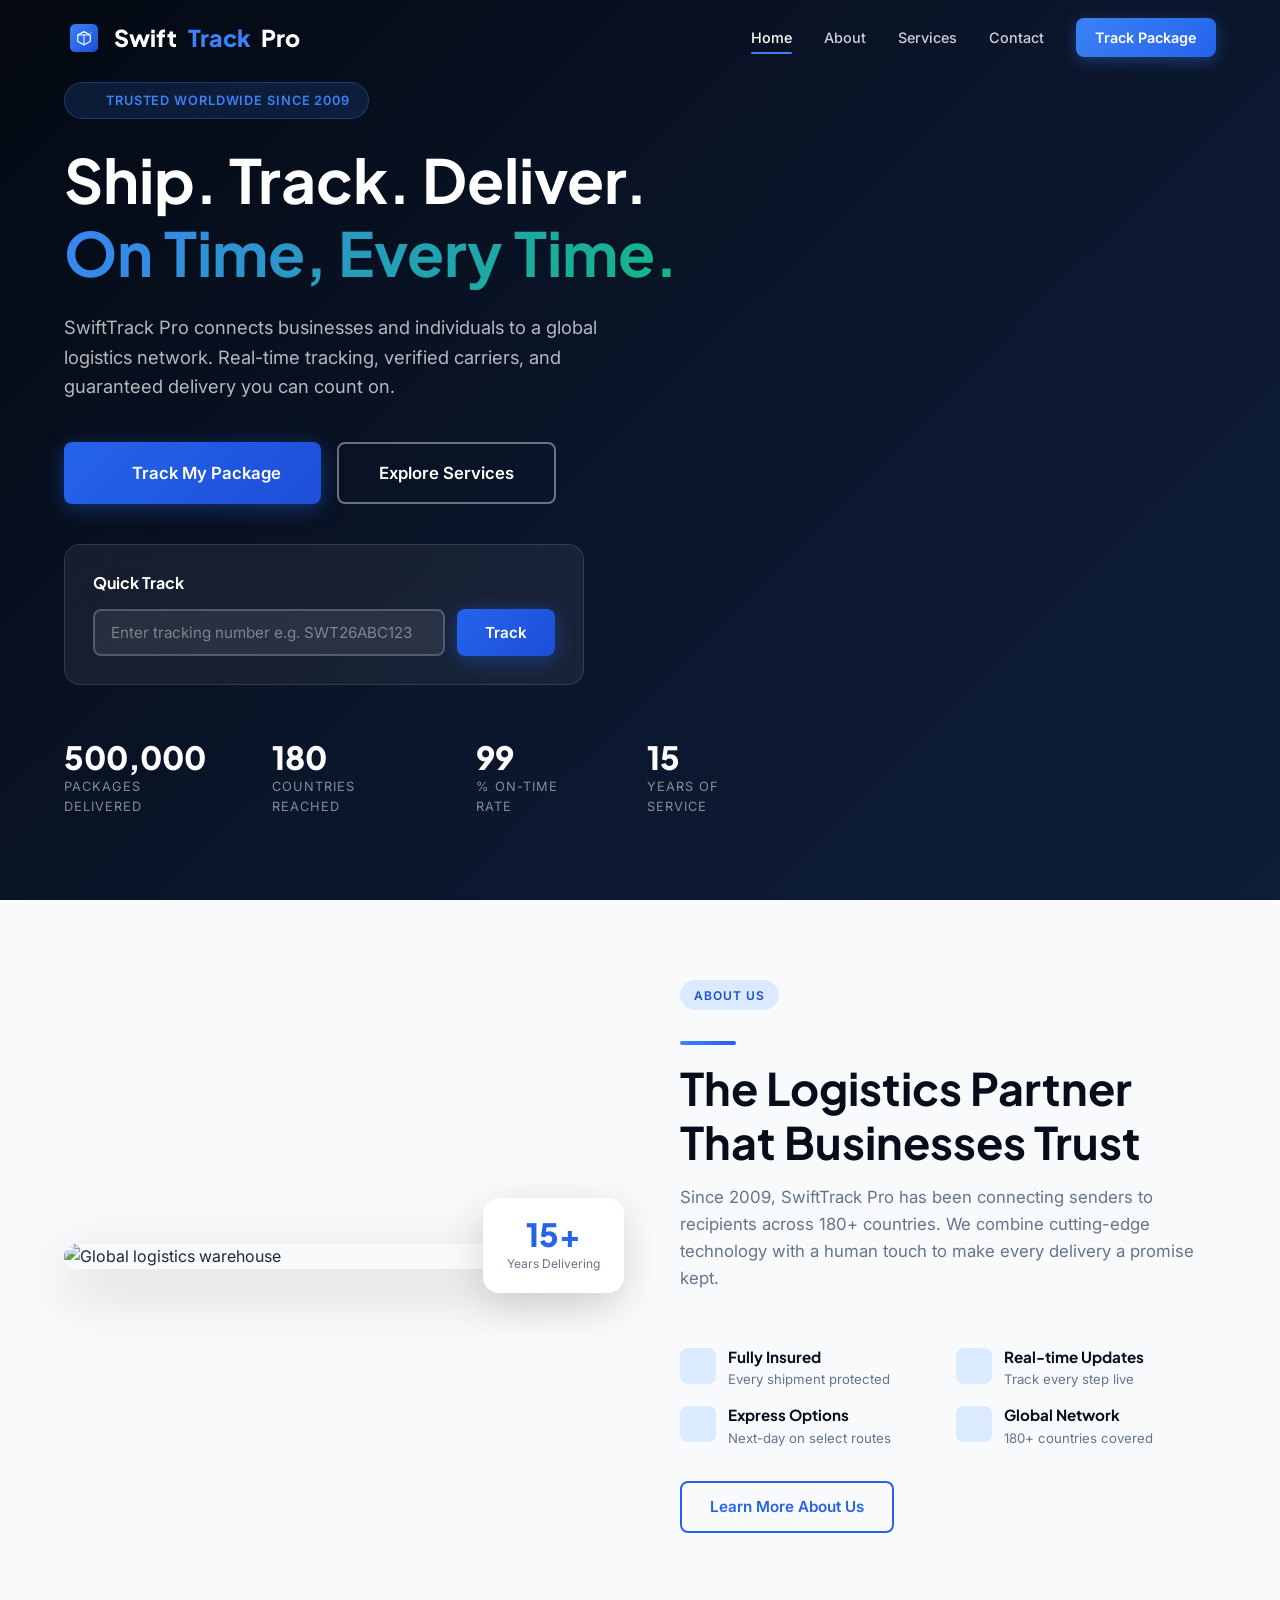
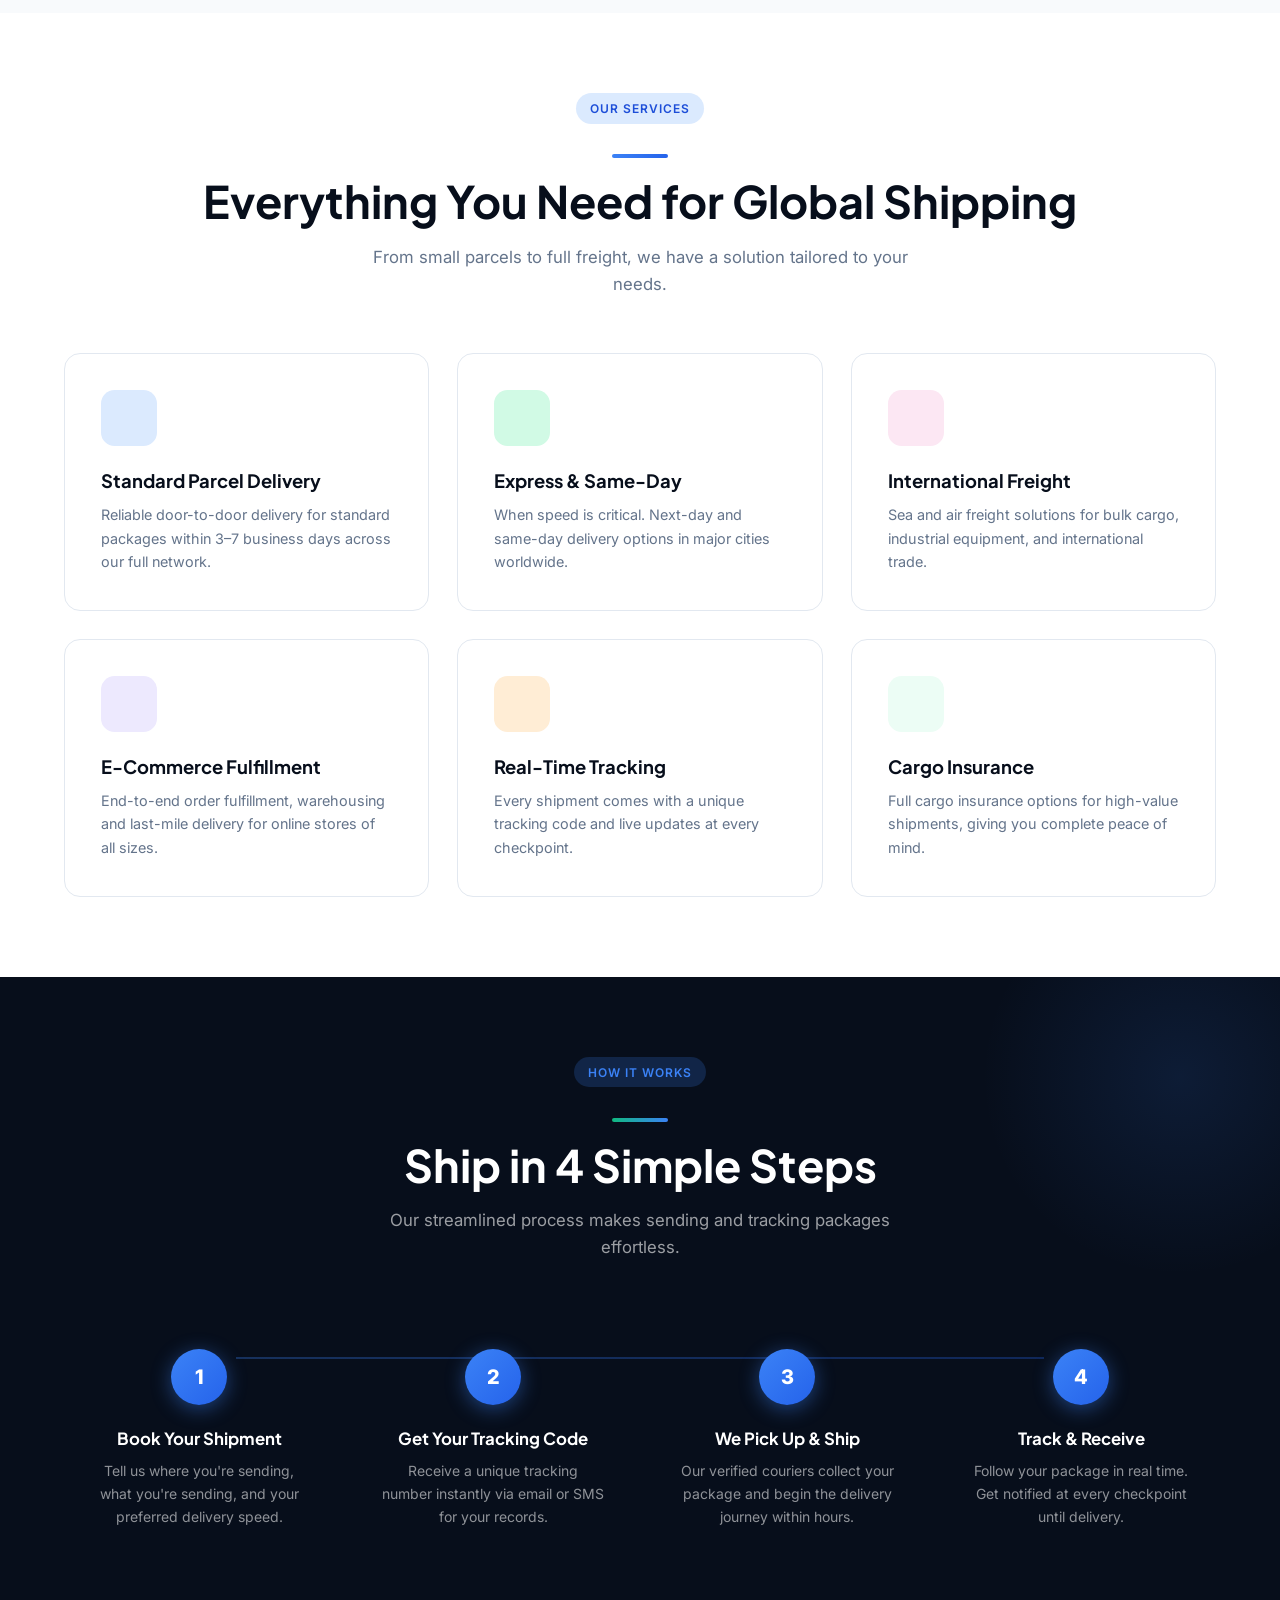
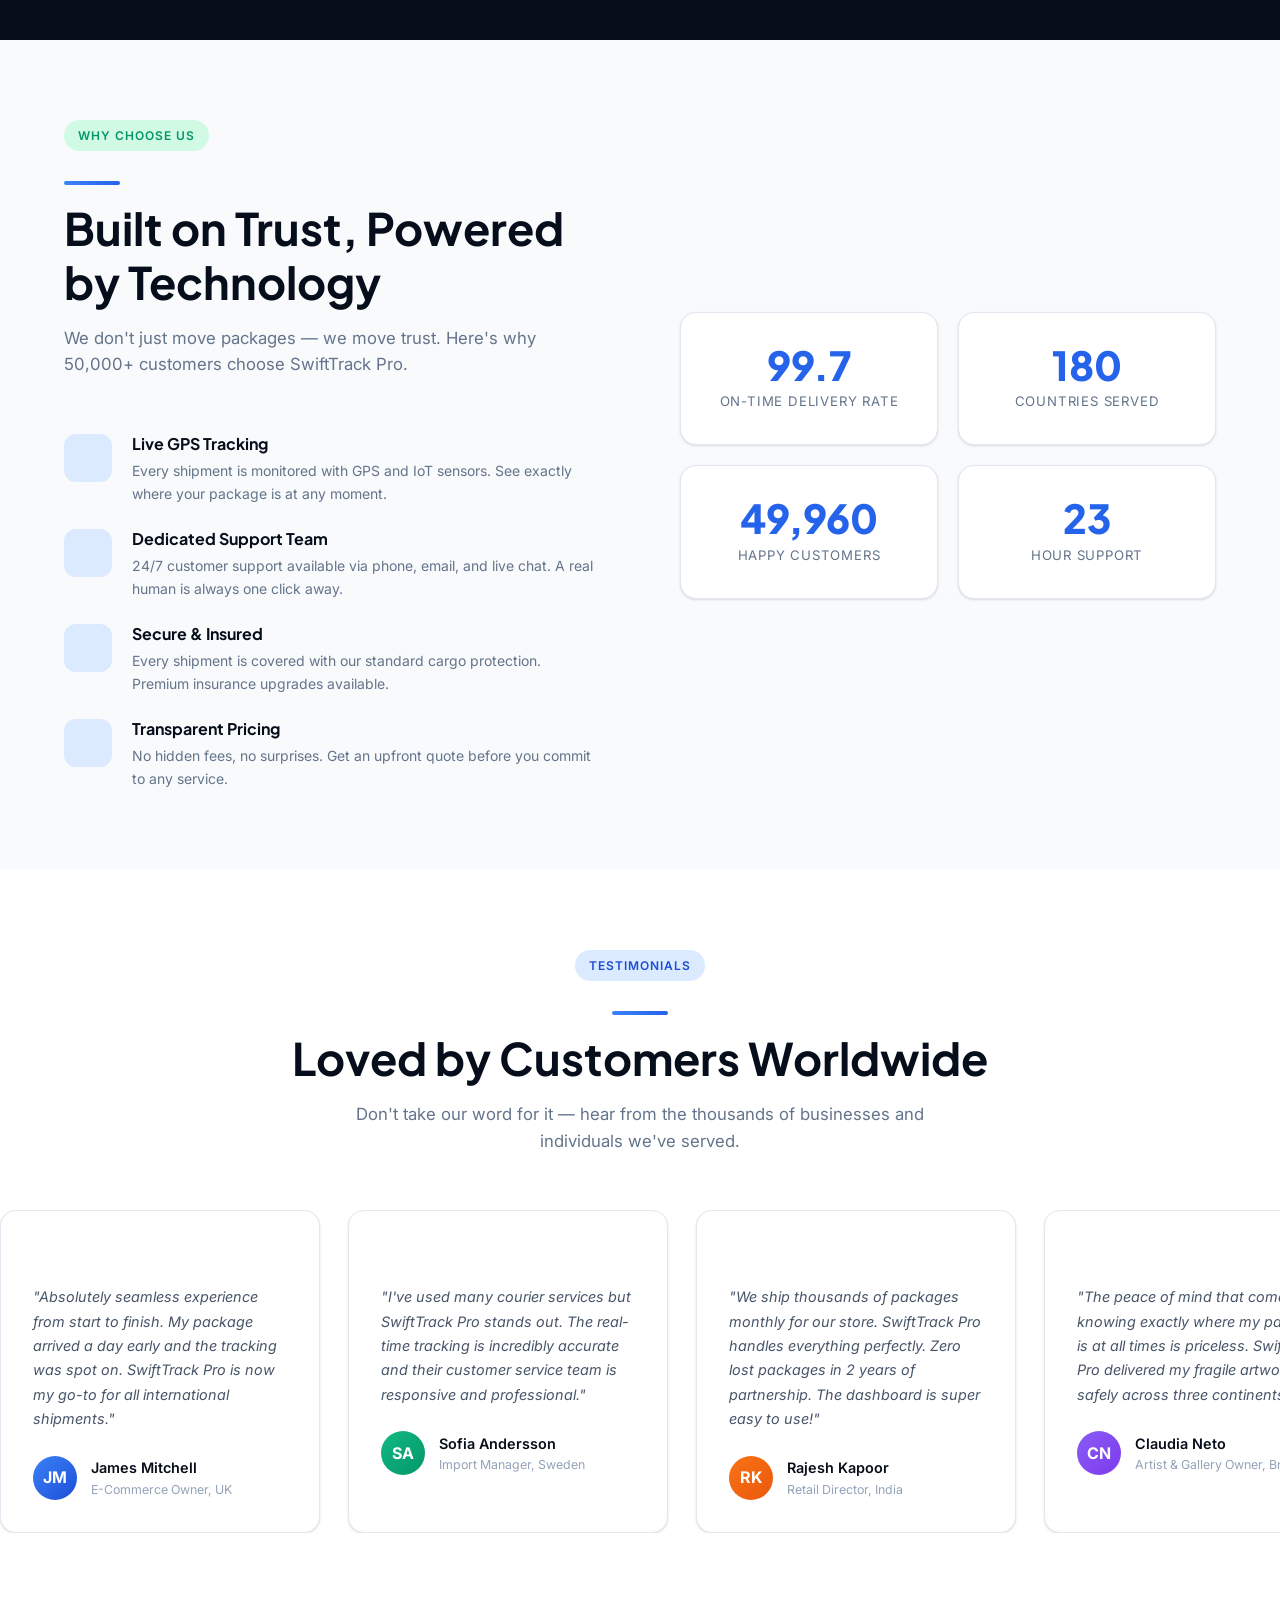
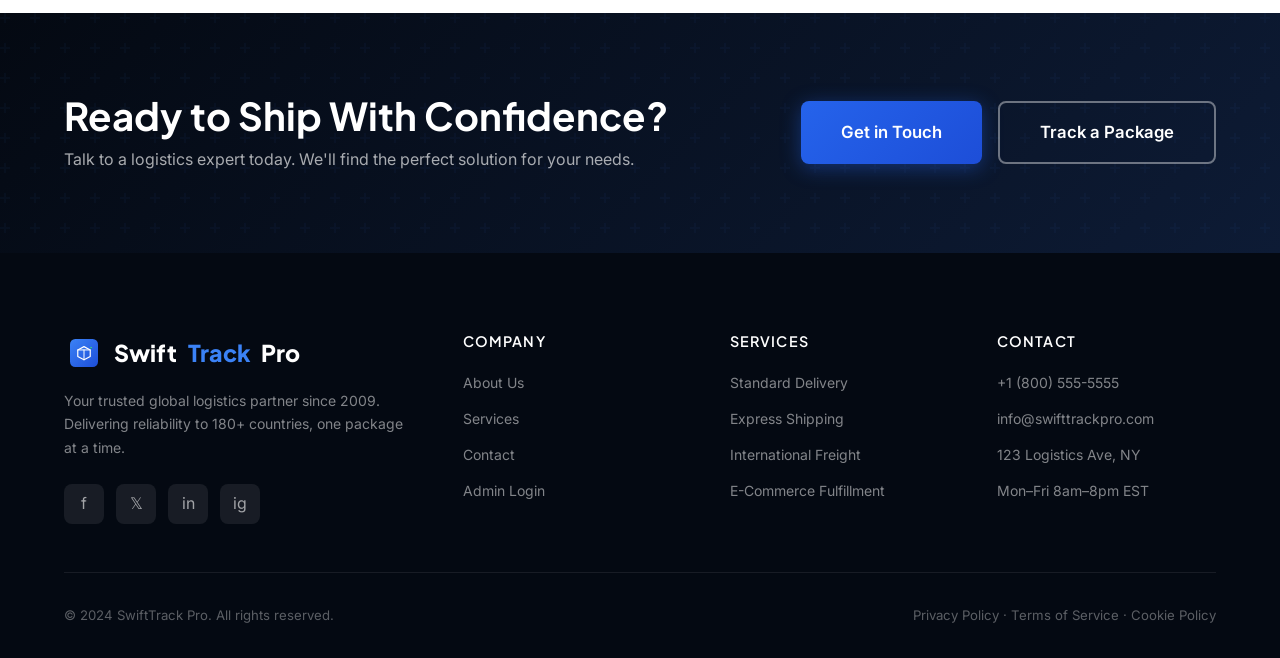
==== commit 09609a9d: "udate of swift track" ====
--- a/index.html
+++ b/index.html
@@ -6,7 +6,7 @@
   <title>SwiftTrack Pro — Global Shipment Tracking</title>
   <meta name="description" content="Track your packages worldwide with SwiftTrack Pro. Real-time shipment tracking, worldwide delivery, and express logistics solutions you can trust." />
   <link rel="stylesheet" href="css/style.css" />
-  <link rel="icon" href="data:image/svg+xml,<svg xmlns='http://www.w3.org/2000/svg' viewBox='0 0 100 100'><text y='.9em' font-size='90'>📦</text></svg>" />
+  <link rel="icon" type="image/svg+xml" href="favicon.svg" />
 </head>
 <body>
 
@@ -16,7 +16,27 @@
 <nav class="navbar transparent">
   <div class="container navbar-inner">
     <a href="index.html" class="logo">
-      <div class="logo-icon">📦</div>
+      <div class="logo-icon"><svg xmlns="http://www.w3.org/2000/svg" viewBox="0 0 512 512" width="28" height="28" style="display:block">
+        <defs>
+          <linearGradient id="logoBg" x1="0%" y1="0%" x2="100%" y2="100%">
+            <stop offset="0%" style="stop-color:#3b82f6"/>
+            <stop offset="100%" style="stop-color:#1d4ed8"/>
+          </linearGradient>
+          <linearGradient id="logoAccent" x1="0%" y1="0%" x2="100%" y2="100%">
+            <stop offset="0%" style="stop-color:#10b981"/>
+            <stop offset="100%" style="stop-color:#059669"/>
+          </linearGradient>
+        </defs>
+        <rect width="512" height="512" rx="96" fill="url(#logoBg)"/>
+        <path d="M256 140 L370 200 L370 320 L256 380 L142 320 L142 200 Z" fill="none" stroke="white" stroke-width="22" stroke-linejoin="round"/>
+        <line x1="142" y1="200" x2="370" y2="200" stroke="white" stroke-width="18" stroke-linecap="round"/>
+        <line x1="256" y1="200" x2="256" y2="380" stroke="white" stroke-width="18" stroke-linecap="round"/>
+        <line x1="90" y1="230" x2="128" y2="230" stroke="url(#logoAccent)" stroke-width="14" stroke-linecap="round"/>
+        <line x1="72" y1="265" x2="125" y2="265" stroke="url(#logoAccent)" stroke-width="14" stroke-linecap="round"/>
+        <line x1="90" y1="300" x2="128" y2="300" stroke="url(#logoAccent)" stroke-width="14" stroke-linecap="round"/>
+        <circle cx="385" cy="158" r="18" fill="url(#logoAccent)"/>
+        <circle cx="385" cy="158" r="8" fill="white"/>
+      </svg></div>
       Swift<span>Track</span> Pro
     </a>
     <div class="nav-links">
@@ -34,7 +54,7 @@
 
 <!-- Mobile Nav -->
 <div class="mobile-nav" id="mobile-nav">
-  <button class="mobile-close" id="mobile-close">✕</button>
+  <button class="mobile-close" id="mobile-close"><i data-lucide="x" style="width:1.2em; height:1.2em; vertical-align:-0.2em; display:inline-block;"></i></button>
   <a href="index.html">Home</a>
   <a href="about.html">About</a>
   <a href="services.html">Services</a>
@@ -56,11 +76,11 @@
   
   <div class="container">
     <div class="hero-content">
-      <div class="hero-badge">🌍 Trusted Worldwide Since 2009</div>
+      <div class="hero-badge"><i data-lucide="globe" style="width:1.2em; height:1.2em; vertical-align:-0.2em; display:inline-block;"></i> Trusted Worldwide Since 2009</div>
       <h1>Ship. Track. Deliver.<br /><span class="text-gradient">On Time, Every Time.</span></h1>
       <p>SwiftTrack Pro connects businesses and individuals to a global logistics network. Real-time tracking, verified carriers, and guaranteed delivery you can count on.</p>
       <div class="hero-cta">
-        <a href="track.html" class="btn btn-primary btn-lg">🔍 Track My Package</a>
+        <a href="track.html" class="btn btn-primary btn-lg"><i data-lucide="search" style="width:1.2em; height:1.2em; vertical-align:-0.2em; display:inline-block;"></i> Track My Package</a>
         <a href="services.html" class="btn btn-outline btn-lg">Explore Services</a>
       </div>
 
@@ -119,28 +139,28 @@
         </div>
         <div class="intro-features">
           <div class="intro-feature">
-            <div class="feature-icon-sm">🛡️</div>
+            <div class="feature-icon-sm"><i data-lucide="shield" style="width:1.2em; height:1.2em; vertical-align:-0.2em; display:inline-block;"></i>️</div>
             <div>
               <h4 style="font-size:.95rem;color:var(--navy);margin-bottom:.2rem">Fully Insured</h4>
               <p style="font-size:.825rem;color:var(--gray-500)">Every shipment protected</p>
             </div>
           </div>
           <div class="intro-feature">
-            <div class="feature-icon-sm">📡</div>
+            <div class="feature-icon-sm"><i data-lucide="radio" style="width:1.2em; height:1.2em; vertical-align:-0.2em; display:inline-block;"></i></div>
             <div>
               <h4 style="font-size:.95rem;color:var(--navy);margin-bottom:.2rem">Real-time Updates</h4>
               <p style="font-size:.825rem;color:var(--gray-500)">Track every step live</p>
             </div>
           </div>
           <div class="intro-feature">
-            <div class="feature-icon-sm">⚡</div>
+            <div class="feature-icon-sm"><i data-lucide="zap" style="width:1.2em; height:1.2em; vertical-align:-0.2em; display:inline-block;"></i></div>
             <div>
               <h4 style="font-size:.95rem;color:var(--navy);margin-bottom:.2rem">Express Options</h4>
               <p style="font-size:.825rem;color:var(--gray-500)">Next-day on select routes</p>
             </div>
           </div>
           <div class="intro-feature">
-            <div class="feature-icon-sm">🌍</div>
+            <div class="feature-icon-sm"><i data-lucide="globe" style="width:1.2em; height:1.2em; vertical-align:-0.2em; display:inline-block;"></i></div>
             <div>
               <h4 style="font-size:.95rem;color:var(--navy);margin-bottom:.2rem">Global Network</h4>
               <p style="font-size:.825rem;color:var(--gray-500)">180+ countries covered</p>
@@ -168,32 +188,32 @@
     </div>
     <div class="services-grid">
       <div class="service-card" data-animate data-delay="1">
-        <div class="service-icon service-icon-1">📦</div>
+        <div class="service-icon service-icon-1"><i data-lucide="package" style="width:1.2em; height:1.2em; vertical-align:-0.2em; display:inline-block;"></i></div>
         <h3>Standard Parcel Delivery</h3>
         <p>Reliable door-to-door delivery for standard packages within 3–7 business days across our full network.</p>
       </div>
       <div class="service-card" data-animate data-delay="2">
-        <div class="service-icon service-icon-2">⚡</div>
+        <div class="service-icon service-icon-2"><i data-lucide="zap" style="width:1.2em; height:1.2em; vertical-align:-0.2em; display:inline-block;"></i></div>
         <h3>Express & Same-Day</h3>
         <p>When speed is critical. Next-day and same-day delivery options in major cities worldwide.</p>
       </div>
       <div class="service-card" data-animate data-delay="3">
-        <div class="service-icon service-icon-3">🚢</div>
+        <div class="service-icon service-icon-3"><i data-lucide="anchor" style="width:1.2em; height:1.2em; vertical-align:-0.2em; display:inline-block;"></i></div>
         <h3>International Freight</h3>
         <p>Sea and air freight solutions for bulk cargo, industrial equipment, and international trade.</p>
       </div>
       <div class="service-card" data-animate data-delay="4">
-        <div class="service-icon service-icon-4">🏪</div>
+        <div class="service-icon service-icon-4"><i data-lucide="store" style="width:1.2em; height:1.2em; vertical-align:-0.2em; display:inline-block;"></i></div>
         <h3>E-Commerce Fulfillment</h3>
         <p>End-to-end order fulfillment, warehousing and last-mile delivery for online stores of all sizes.</p>
       </div>
       <div class="service-card" data-animate data-delay="5">
-        <div class="service-icon service-icon-5">📡</div>
+        <div class="service-icon service-icon-5"><i data-lucide="radio" style="width:1.2em; height:1.2em; vertical-align:-0.2em; display:inline-block;"></i></div>
         <h3>Real-Time Tracking</h3>
         <p>Every shipment comes with a unique tracking code and live updates at every checkpoint.</p>
       </div>
       <div class="service-card" data-animate data-delay="6">
-        <div class="service-icon service-icon-6">🛡️</div>
+        <div class="service-icon service-icon-6"><i data-lucide="shield" style="width:1.2em; height:1.2em; vertical-align:-0.2em; display:inline-block;"></i>️</div>
         <h3>Cargo Insurance</h3>
         <p>Full cargo insurance options for high-value shipments, giving you complete peace of mind.</p>
       </div>
@@ -252,28 +272,28 @@
         </div>
         <div class="why-list">
           <div class="why-item">
-            <div class="why-icon">🛰️</div>
+            <div class="why-icon"><i data-lucide="satellite" style="width:1.2em; height:1.2em; vertical-align:-0.2em; display:inline-block;"></i>️</div>
             <div>
               <h4>Live GPS Tracking</h4>
               <p>Every shipment is monitored with GPS and IoT sensors. See exactly where your package is at any moment.</p>
             </div>
           </div>
           <div class="why-item">
-            <div class="why-icon">🤝</div>
+            <div class="why-icon"><i data-lucide="handshake" style="width:1.2em; height:1.2em; vertical-align:-0.2em; display:inline-block;"></i></div>
             <div>
               <h4>Dedicated Support Team</h4>
               <p>24/7 customer support available via phone, email, and live chat. A real human is always one click away.</p>
             </div>
           </div>
           <div class="why-item">
-            <div class="why-icon">🔒</div>
+            <div class="why-icon"><i data-lucide="lock" style="width:1.2em; height:1.2em; vertical-align:-0.2em; display:inline-block;"></i></div>
             <div>
               <h4>Secure & Insured</h4>
               <p>Every shipment is covered with our standard cargo protection. Premium insurance upgrades available.</p>
             </div>
           </div>
           <div class="why-item">
-            <div class="why-icon">💰</div>
+            <div class="why-icon"><i data-lucide="dollar-sign" style="width:1.2em; height:1.2em; vertical-align:-0.2em; display:inline-block;"></i></div>
             <div>
               <h4>Transparent Pricing</h4>
               <p>No hidden fees, no surprises. Get an upfront quote before you commit to any service.</p>
@@ -321,7 +341,7 @@
     <div class="testimonials-track" id="testimonials-track">
       <!-- 8 reviews hardcoded for reliability -->
       <div class="review-card">
-        <div class="review-stars">★★★★★</div>
+        <div class="review-stars"><i data-lucide="star" style="width:1.2em; height:1.2em; vertical-align:-0.2em; display:inline-block;"></i><i data-lucide="star" style="width:1.2em; height:1.2em; vertical-align:-0.2em; display:inline-block;"></i><i data-lucide="star" style="width:1.2em; height:1.2em; vertical-align:-0.2em; display:inline-block;"></i><i data-lucide="star" style="width:1.2em; height:1.2em; vertical-align:-0.2em; display:inline-block;"></i><i data-lucide="star" style="width:1.2em; height:1.2em; vertical-align:-0.2em; display:inline-block;"></i></div>
         <p class="review-text">"Absolutely seamless experience from start to finish. My package arrived a day early and the tracking was spot on. SwiftTrack Pro is now my go-to for all international shipments."</p>
         <div class="reviewer">
           <div class="reviewer-avatar" style="background:linear-gradient(135deg,#3b82f6,#1d4ed8)">JM</div>
@@ -332,7 +352,7 @@
         </div>
       </div>
       <div class="review-card">
-        <div class="review-stars">★★★★★</div>
+        <div class="review-stars"><i data-lucide="star" style="width:1.2em; height:1.2em; vertical-align:-0.2em; display:inline-block;"></i><i data-lucide="star" style="width:1.2em; height:1.2em; vertical-align:-0.2em; display:inline-block;"></i><i data-lucide="star" style="width:1.2em; height:1.2em; vertical-align:-0.2em; display:inline-block;"></i><i data-lucide="star" style="width:1.2em; height:1.2em; vertical-align:-0.2em; display:inline-block;"></i><i data-lucide="star" style="width:1.2em; height:1.2em; vertical-align:-0.2em; display:inline-block;"></i></div>
         <p class="review-text">"I've used many courier services but SwiftTrack Pro stands out. The real-time tracking is incredibly accurate and their customer service team is responsive and professional."</p>
         <div class="reviewer">
           <div class="reviewer-avatar" style="background:linear-gradient(135deg,#10b981,#059669)">SA</div>
@@ -343,7 +363,7 @@
         </div>
       </div>
       <div class="review-card">
-        <div class="review-stars">★★★★★</div>
+        <div class="review-stars"><i data-lucide="star" style="width:1.2em; height:1.2em; vertical-align:-0.2em; display:inline-block;"></i><i data-lucide="star" style="width:1.2em; height:1.2em; vertical-align:-0.2em; display:inline-block;"></i><i data-lucide="star" style="width:1.2em; height:1.2em; vertical-align:-0.2em; display:inline-block;"></i><i data-lucide="star" style="width:1.2em; height:1.2em; vertical-align:-0.2em; display:inline-block;"></i><i data-lucide="star" style="width:1.2em; height:1.2em; vertical-align:-0.2em; display:inline-block;"></i></div>
         <p class="review-text">"We ship thousands of packages monthly for our store. SwiftTrack Pro handles everything perfectly. Zero lost packages in 2 years of partnership. The dashboard is super easy to use!"</p>
         <div class="reviewer">
           <div class="reviewer-avatar" style="background:linear-gradient(135deg,#f97316,#ea580c)">RK</div>
@@ -354,7 +374,7 @@
         </div>
       </div>
       <div class="review-card">
-        <div class="review-stars">★★★★★</div>
+        <div class="review-stars"><i data-lucide="star" style="width:1.2em; height:1.2em; vertical-align:-0.2em; display:inline-block;"></i><i data-lucide="star" style="width:1.2em; height:1.2em; vertical-align:-0.2em; display:inline-block;"></i><i data-lucide="star" style="width:1.2em; height:1.2em; vertical-align:-0.2em; display:inline-block;"></i><i data-lucide="star" style="width:1.2em; height:1.2em; vertical-align:-0.2em; display:inline-block;"></i><i data-lucide="star" style="width:1.2em; height:1.2em; vertical-align:-0.2em; display:inline-block;"></i></div>
         <p class="review-text">"The peace of mind that comes with knowing exactly where my package is at all times is priceless. SwiftTrack Pro delivered my fragile artwork safely across three continents!"</p>
         <div class="reviewer">
           <div class="reviewer-avatar" style="background:linear-gradient(135deg,#8b5cf6,#7c3aed)">CN</div>
@@ -365,7 +385,7 @@
         </div>
       </div>
       <div class="review-card">
-        <div class="review-stars">★★★★★</div>
+        <div class="review-stars"><i data-lucide="star" style="width:1.2em; height:1.2em; vertical-align:-0.2em; display:inline-block;"></i><i data-lucide="star" style="width:1.2em; height:1.2em; vertical-align:-0.2em; display:inline-block;"></i><i data-lucide="star" style="width:1.2em; height:1.2em; vertical-align:-0.2em; display:inline-block;"></i><i data-lucide="star" style="width:1.2em; height:1.2em; vertical-align:-0.2em; display:inline-block;"></i><i data-lucide="star" style="width:1.2em; height:1.2em; vertical-align:-0.2em; display:inline-block;"></i></div>
         <p class="review-text">"Fast, reliable, and professional. SwiftTrack Pro helped us scale our dropshipping business globally. Their pricing is transparent and the tracking system is better than Amazon's!"</p>
         <div class="reviewer">
           <div class="reviewer-avatar" style="background:linear-gradient(135deg,#ef4444,#dc2626)">TW</div>
@@ -376,7 +396,7 @@
         </div>
       </div>
       <div class="review-card">
-        <div class="review-stars">★★★★★</div>
+        <div class="review-stars"><i data-lucide="star" style="width:1.2em; height:1.2em; vertical-align:-0.2em; display:inline-block;"></i><i data-lucide="star" style="width:1.2em; height:1.2em; vertical-align:-0.2em; display:inline-block;"></i><i data-lucide="star" style="width:1.2em; height:1.2em; vertical-align:-0.2em; display:inline-block;"></i><i data-lucide="star" style="width:1.2em; height:1.2em; vertical-align:-0.2em; display:inline-block;"></i><i data-lucide="star" style="width:1.2em; height:1.2em; vertical-align:-0.2em; display:inline-block;"></i></div>
         <p class="review-text">"As a small business owner, reliability is everything. SwiftTrack Pro has never let me down. Their express service got a critical order to my client in Dubai within 48 hours!"</p>
         <div class="reviewer">
           <div class="reviewer-avatar" style="background:linear-gradient(135deg,#0891b2,#0e7490)">AM</div>
@@ -387,7 +407,7 @@
         </div>
       </div>
       <div class="review-card">
-        <div class="review-stars">★★★★★</div>
+        <div class="review-stars"><i data-lucide="star" style="width:1.2em; height:1.2em; vertical-align:-0.2em; display:inline-block;"></i><i data-lucide="star" style="width:1.2em; height:1.2em; vertical-align:-0.2em; display:inline-block;"></i><i data-lucide="star" style="width:1.2em; height:1.2em; vertical-align:-0.2em; display:inline-block;"></i><i data-lucide="star" style="width:1.2em; height:1.2em; vertical-align:-0.2em; display:inline-block;"></i><i data-lucide="star" style="width:1.2em; height:1.2em; vertical-align:-0.2em; display:inline-block;"></i></div>
         <p class="review-text">"The admin dashboard is a game-changer for managing our corporate shipments. We can track every package for every department in one place. Highly recommended for businesses!"</p>
         <div class="reviewer">
           <div class="reviewer-avatar" style="background:linear-gradient(135deg,#d97706,#b45309)">LP</div>
@@ -398,7 +418,7 @@
         </div>
       </div>
       <div class="review-card">
-        <div class="review-stars">★★★★★</div>
+        <div class="review-stars"><i data-lucide="star" style="width:1.2em; height:1.2em; vertical-align:-0.2em; display:inline-block;"></i><i data-lucide="star" style="width:1.2em; height:1.2em; vertical-align:-0.2em; display:inline-block;"></i><i data-lucide="star" style="width:1.2em; height:1.2em; vertical-align:-0.2em; display:inline-block;"></i><i data-lucide="star" style="width:1.2em; height:1.2em; vertical-align:-0.2em; display:inline-block;"></i><i data-lucide="star" style="width:1.2em; height:1.2em; vertical-align:-0.2em; display:inline-block;"></i></div>
         <p class="review-text">"Shipped my grandmother's belongings intercontinentally with SwiftTrack Pro's moving freight service. Every item arrived intact, on schedule, and at a very competitive price. Thank you!"</p>
         <div class="reviewer">
           <div class="reviewer-avatar" style="background:linear-gradient(135deg,#059669,#047857)">NK</div>
@@ -438,7 +458,27 @@
     <div class="footer-grid">
       <div class="footer-brand">
         <div class="logo" style="margin-bottom:1rem">
-          <div class="logo-icon">📦</div>
+          <div class="logo-icon"><svg xmlns="http://www.w3.org/2000/svg" viewBox="0 0 512 512" width="28" height="28" style="display:block">
+        <defs>
+          <linearGradient id="logoBg" x1="0%" y1="0%" x2="100%" y2="100%">
+            <stop offset="0%" style="stop-color:#3b82f6"/>
+            <stop offset="100%" style="stop-color:#1d4ed8"/>
+          </linearGradient>
+          <linearGradient id="logoAccent" x1="0%" y1="0%" x2="100%" y2="100%">
+            <stop offset="0%" style="stop-color:#10b981"/>
+            <stop offset="100%" style="stop-color:#059669"/>
+          </linearGradient>
+        </defs>
+        <rect width="512" height="512" rx="96" fill="url(#logoBg)"/>
+        <path d="M256 140 L370 200 L370 320 L256 380 L142 320 L142 200 Z" fill="none" stroke="white" stroke-width="22" stroke-linejoin="round"/>
+        <line x1="142" y1="200" x2="370" y2="200" stroke="white" stroke-width="18" stroke-linecap="round"/>
+        <line x1="256" y1="200" x2="256" y2="380" stroke="white" stroke-width="18" stroke-linecap="round"/>
+        <line x1="90" y1="230" x2="128" y2="230" stroke="url(#logoAccent)" stroke-width="14" stroke-linecap="round"/>
+        <line x1="72" y1="265" x2="125" y2="265" stroke="url(#logoAccent)" stroke-width="14" stroke-linecap="round"/>
+        <line x1="90" y1="300" x2="128" y2="300" stroke="url(#logoAccent)" stroke-width="14" stroke-linecap="round"/>
+        <circle cx="385" cy="158" r="18" fill="url(#logoAccent)"/>
+        <circle cx="385" cy="158" r="8" fill="white"/>
+      </svg></div>
           Swift<span>Track</span> Pro
         </div>
         <p>Your trusted global logistics partner since 2009. Delivering reliability to 180+ countries, one package at a time.</p>
@@ -485,5 +525,13 @@
 </footer>
 
 <script src="js/main.js"></script>
+
+  <!-- Lucide SVG Icons -->
+  <script src="https://unpkg.com/lucide@latest"></script>
+  <script>
+    if (window.lucide) {
+      window.lucide.createIcons();
+    }
+  </script>
 </body>
 </html>
--- a/css/style.css
+++ b/css/style.css
@@ -262,12 +262,12 @@
 }
 .logo-icon {
   width: 2.5rem; height: 2.5rem;
-  background: linear-gradient(135deg, var(--blue-light), var(--blue-mid));
   border-radius: .65rem;
   display: flex;
   align-items: center;
   justify-content: center;
-  font-size: 1.1rem;
+  overflow: hidden;
+  flex-shrink: 0;
 }
 .logo span { color: var(--blue-light); }
 
